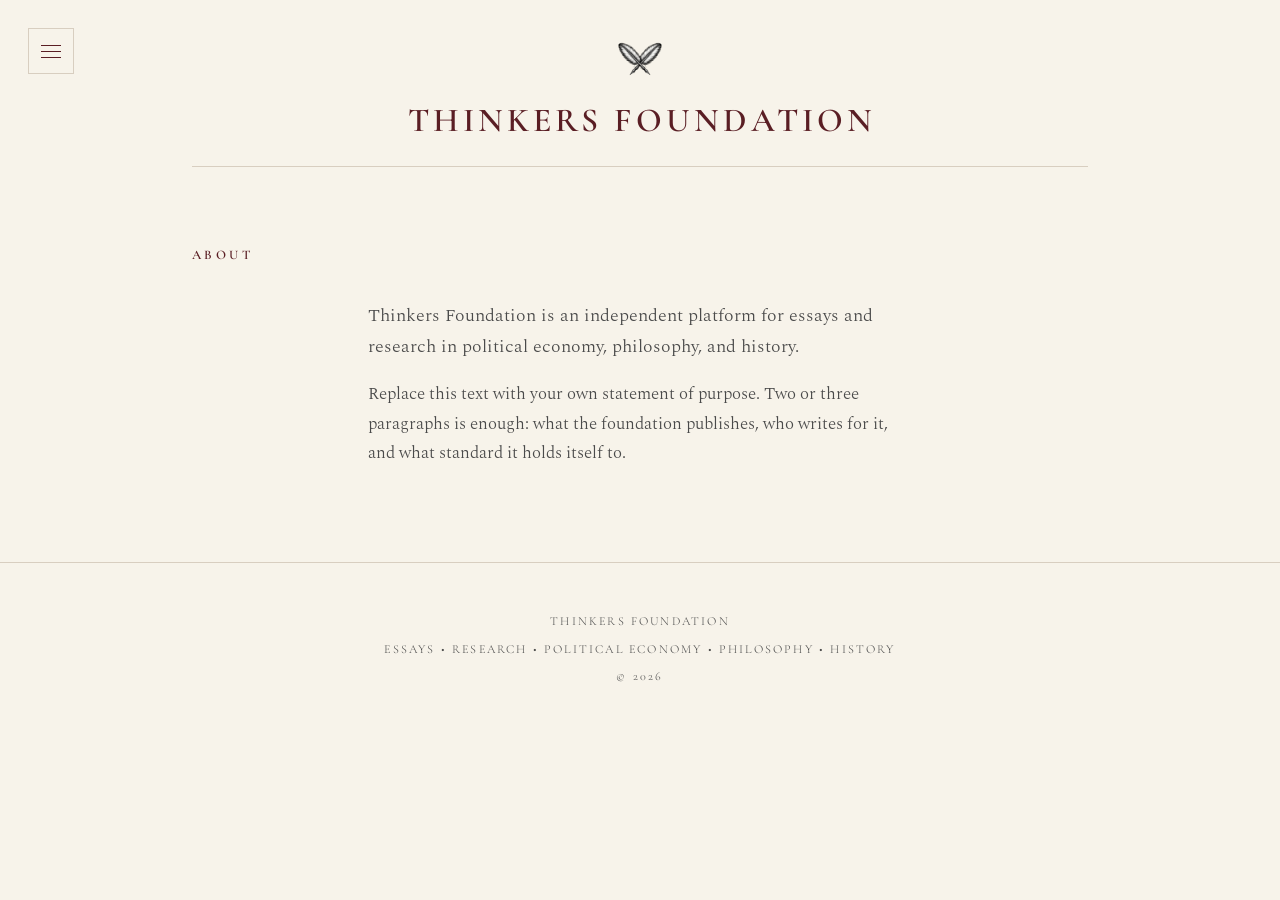
==== about.html @ 0c8e2599 "Add site: homepage, guide, and index drawer" ====
<!DOCTYPE html>
<html lang="en">
<head>
<meta charset="utf-8">
<meta name="viewport" content="width=device-width, initial-scale=1">
<title>About — Thinkers Foundation</title>
<meta name="description" content="About the Thinkers Foundation.">
<link rel="icon" href="logo_thf.png">
<link rel="preconnect" href="https://fonts.googleapis.com">
<link rel="preconnect" href="https://fonts.gstatic.com" crossorigin>
<link href="https://fonts.googleapis.com/css2?family=Cormorant+Garamond:ital,wght@0,400;0,500;0,600;0,700;1,400;1,600&family=Spectral:ital,wght@0,300;0,400;0,600;1,300;1,400&display=swap" rel="stylesheet">
<link rel="stylesheet" href="assets/css/style.css">
</head>
<body>
<a class="skip-link" href="#main">Skip to content</a>
<button class="nav-toggle" id="navToggle" aria-label="Open the index" aria-expanded="false" aria-controls="drawer"><span></span><span></span><span></span></button>
<div class="drawer__scrim" id="scrim" hidden></div>
<nav class="drawer" id="drawer" aria-label="Index of eras and schools" data-open="false">
  <div class="drawer__head"><span class="drawer__label">Index</span><button class="drawer__close" id="drawerClose" aria-label="Close the index">&times;</button></div>
  <ul class="drawer__links">
    <li><a href="index.html">Home</a></li>
    <li><a href="guide.html">The Guide</a></li>
    <li><a href="guide.html#reading-paths">Reading Paths</a></li>
    <li><a href="about.html">About</a></li>
  </ul>
  <ul class="tree">
    <li class="tree__era">
      <button class="tree__toggle" aria-expanded="false" aria-controls="panel-era-ancient-political-thought">
        <span class="tree__numeral">I</span>
        <span class="tree__name">Ancient Political Thought</span>
        <span class="tree__sign" aria-hidden="true">+</span>
      </button>
      <div class="tree__panel" id="panel-era-ancient-political-thought" data-open="false">
        <p class="tree__dates">c. 600 BCE – 500 CE</p>
        <div class="tree__school"><a href="guide.html#school-the-sophists">The Sophists</a>
          <ul class="tree__thinkers">
            <li><a href="guide.html#thinker-protagoras">Protagoras</a></li>
            <li><a href="guide.html#thinker-thrasymachus">Thrasymachus</a></li>
          </ul></div>
        <div class="tree__school"><a href="guide.html#school-the-classical-greeks-socratic-tradition">The Classical Greeks (Socratic tradition)</a>
          <ul class="tree__thinkers">
            <li><a href="guide.html#thinker-socrates">Socrates</a></li>
            <li><a href="guide.html#thinker-plato">Plato</a></li>
            <li><a href="guide.html#thinker-aristotle">Aristotle</a></li>
          </ul></div>
        <div class="tree__school"><a href="guide.html#school-cynicism">Cynicism</a>
          <ul class="tree__thinkers">
            <li><a href="guide.html#thinker-diogenes-of-sinope">Diogenes of Sinope</a></li>
          </ul></div>
        <div class="tree__school"><a href="guide.html#school-epicureanism">Epicureanism</a>
          <ul class="tree__thinkers">
            <li><a href="guide.html#thinker-epicurus">Epicurus</a></li>
            <li><a href="guide.html#thinker-lucretius">Lucretius</a></li>
          </ul></div>
        <div class="tree__school"><a href="guide.html#school-stoicism">Stoicism</a>
          <ul class="tree__thinkers">
            <li><a href="guide.html#thinker-zeno-of-citium">Zeno of Citium</a></li>
            <li><a href="guide.html#thinker-cicero">Cicero</a></li>
            <li><a href="guide.html#thinker-seneca">Seneca</a></li>
            <li><a href="guide.html#thinker-epictetus">Epictetus</a></li>
            <li><a href="guide.html#thinker-marcus-aurelius">Marcus Aurelius</a></li>
          </ul></div>
        <div class="tree__school"><a href="guide.html#school-roman-constitutionalism">Roman Constitutionalism</a>
          <ul class="tree__thinkers">
            <li><a href="guide.html#thinker-polybius">Polybius</a></li>
          </ul></div>
        <div class="tree__school"><a href="guide.html#school-ancient-indian-and-chinese-statecraft">Ancient Indian and Chinese Statecraft</a>
          <ul class="tree__thinkers">
            <li><a href="guide.html#thinker-confucius">Confucius</a></li>
            <li><a href="guide.html#thinker-mencius">Mencius</a></li>
            <li><a href="guide.html#thinker-han-feizi">Han Feizi</a></li>
            <li><a href="guide.html#thinker-kautilya-chanakya">Kautilya (Chanakya)</a></li>
          </ul></div>
      </div>
    </li>
    <li class="tree__era">
      <button class="tree__toggle" aria-expanded="false" aria-controls="panel-era-medieval-political-thought">
        <span class="tree__numeral">II</span>
        <span class="tree__name">Medieval Political Thought</span>
        <span class="tree__sign" aria-hidden="true">+</span>
      </button>
      <div class="tree__panel" id="panel-era-medieval-political-thought" data-open="false">
        <p class="tree__dates">c. 400 – 1400</p>
        <div class="tree__school"><a href="guide.html#school-christian-political-theology">Christian Political Theology</a>
          <ul class="tree__thinkers">
            <li><a href="guide.html#thinker-augustine-of-hippo">Augustine of Hippo</a></li>
            <li><a href="guide.html#thinker-thomas-aquinas">Thomas Aquinas</a></li>
            <li><a href="guide.html#thinker-marsilius-of-padua">Marsilius of Padua</a></li>
            <li><a href="guide.html#thinker-william-of-ockham">William of Ockham</a></li>
          </ul></div>
        <div class="tree__school"><a href="guide.html#school-islamic-political-philosophy-falsafa">Islamic Political Philosophy (Falsafa)</a>
          <ul class="tree__thinkers">
            <li><a href="guide.html#thinker-al-farabi">Al-Farabi</a></li>
            <li><a href="guide.html#thinker-avicenna-ibn-sina">Avicenna (Ibn Sina)</a></li>
            <li><a href="guide.html#thinker-averroes-ibn-rushd">Averroes (Ibn Rushd)</a></li>
            <li><a href="guide.html#thinker-ibn-khaldun">Ibn Khaldun</a></li>
          </ul></div>
        <div class="tree__school"><a href="guide.html#school-jewish-philosophy">Jewish Philosophy</a>
          <ul class="tree__thinkers">
            <li><a href="guide.html#thinker-maimonides">Maimonides</a></li>
          </ul></div>
      </div>
    </li>
    <li class="tree__era">
      <button class="tree__toggle" aria-expanded="false" aria-controls="panel-era-renaissance-and-early-modern-thought">
        <span class="tree__numeral">III</span>
        <span class="tree__name">Renaissance and Early Modern Thought</span>
        <span class="tree__sign" aria-hidden="true">+</span>
      </button>
      <div class="tree__panel" id="panel-era-renaissance-and-early-modern-thought" data-open="false">
        <p class="tree__dates">c. 1450 – 1650</p>
        <div class="tree__school"><a href="guide.html#school-civic-humanism-and-political-realism">Civic Humanism and Political Realism</a>
          <ul class="tree__thinkers">
            <li><a href="guide.html#thinker-niccolo-machiavelli">Niccolò Machiavelli</a></li>
          </ul></div>
        <div class="tree__school"><a href="guide.html#school-utopianism">Utopianism</a>
          <ul class="tree__thinkers">
            <li><a href="guide.html#thinker-thomas-more">Thomas More</a></li>
          </ul></div>
        <div class="tree__school"><a href="guide.html#school-sovereignty-theory">Sovereignty Theory</a>
          <ul class="tree__thinkers">
            <li><a href="guide.html#thinker-jean-bodin">Jean Bodin</a></li>
          </ul></div>
        <div class="tree__school"><a href="guide.html#school-the-school-of-salamanca">The School of Salamanca</a>
          <ul class="tree__thinkers">
            <li><a href="guide.html#thinker-francisco-de-vitoria">Francisco de Vitoria</a></li>
            <li><a href="guide.html#thinker-francisco-suarez">Francisco Suárez</a></li>
          </ul></div>
        <div class="tree__school"><a href="guide.html#school-natural-law-and-the-law-of-nations">Natural Law and the Law of Nations</a>
          <ul class="tree__thinkers">
            <li><a href="guide.html#thinker-hugo-grotius">Hugo Grotius</a></li>
          </ul></div>
      </div>
    </li>
    <li class="tree__era">
      <button class="tree__toggle" aria-expanded="false" aria-controls="panel-era-the-age-of-reason-and-the-enlightenment">
        <span class="tree__numeral">IV</span>
        <span class="tree__name">The Age of Reason and the Enlightenment</span>
        <span class="tree__sign" aria-hidden="true">+</span>
      </button>
      <div class="tree__panel" id="panel-era-the-age-of-reason-and-the-enlightenment" data-open="false">
        <p class="tree__dates">c. 1650 – 1800</p>
        <div class="tree__school"><a href="guide.html#school-the-rationalists">The Rationalists</a>
          <ul class="tree__thinkers">
            <li><a href="guide.html#thinker-rene-descartes">René Descartes</a></li>
            <li><a href="guide.html#thinker-baruch-spinoza">Baruch Spinoza</a></li>
            <li><a href="guide.html#thinker-gottfried-wilhelm-leibniz">Gottfried Wilhelm Leibniz</a></li>
          </ul></div>
        <div class="tree__school"><a href="guide.html#school-the-empiricists">The Empiricists</a>
          <ul class="tree__thinkers">
            <li><a href="guide.html#thinker-john-locke-epistemology">John Locke (epistemology)</a></li>
            <li><a href="guide.html#thinker-george-berkeley">George Berkeley</a></li>
            <li><a href="guide.html#thinker-david-hume">David Hume</a></li>
          </ul></div>
        <div class="tree__school"><a href="guide.html#school-social-contract-theory">Social Contract Theory</a>
          <ul class="tree__thinkers">
            <li><a href="guide.html#thinker-thomas-hobbes">Thomas Hobbes</a></li>
            <li><a href="guide.html#thinker-john-locke-politics">John Locke (politics)</a></li>
            <li><a href="guide.html#thinker-jean-jacques-rousseau">Jean-Jacques Rousseau</a></li>
          </ul></div>
        <div class="tree__school"><a href="guide.html#school-the-french-enlightenment-les-philosophes">The French Enlightenment (les philosophes)</a>
          <ul class="tree__thinkers">
            <li><a href="guide.html#thinker-montesquieu">Montesquieu</a></li>
            <li><a href="guide.html#thinker-voltaire">Voltaire</a></li>
            <li><a href="guide.html#thinker-denis-diderot">Denis Diderot</a></li>
            <li><a href="guide.html#thinker-marquis-de-condorcet">Marquis de Condorcet</a></li>
          </ul></div>
        <div class="tree__school"><a href="guide.html#school-the-scottish-enlightenment">The Scottish Enlightenment</a>
          <ul class="tree__thinkers">
            <li><a href="guide.html#thinker-adam-smith">Adam Smith</a></li>
            <li><a href="guide.html#thinker-adam-ferguson">Adam Ferguson</a></li>
          </ul></div>
        <div class="tree__school"><a href="guide.html#school-the-american-founding">The American Founding</a>
          <ul class="tree__thinkers">
            <li><a href="guide.html#thinker-thomas-paine">Thomas Paine</a></li>
            <li><a href="guide.html#thinker-madison-hamilton-and-jay">Madison, Hamilton, and Jay</a></li>
          </ul></div>
        <div class="tree__school"><a href="guide.html#school-enlightenment-feminism">Enlightenment Feminism</a>
          <ul class="tree__thinkers">
            <li><a href="guide.html#thinker-mary-wollstonecraft">Mary Wollstonecraft</a></li>
          </ul></div>
        <div class="tree__school"><a href="guide.html#school-the-kantian-synthesis">The Kantian Synthesis</a>
          <ul class="tree__thinkers">
            <li><a href="guide.html#thinker-immanuel-kant">Immanuel Kant</a></li>
          </ul></div>
      </div>
    </li>
    <li class="tree__era">
      <button class="tree__toggle" aria-expanded="false" aria-controls="panel-era-the-nineteenth-century">
        <span class="tree__numeral">V</span>
        <span class="tree__name">The Nineteenth Century</span>
        <span class="tree__sign" aria-hidden="true">+</span>
      </button>
      <div class="tree__panel" id="panel-era-the-nineteenth-century" data-open="false">
        <p class="tree__dates">1800 – 1900</p>
        <div class="tree__school"><a href="guide.html#school-german-idealism">German Idealism</a>
          <ul class="tree__thinkers">
            <li><a href="guide.html#thinker-johann-gottlieb-fichte">Johann Gottlieb Fichte</a></li>
            <li><a href="guide.html#thinker-g-w-f-hegel">G. W. F. Hegel</a></li>
          </ul></div>
        <div class="tree__school"><a href="guide.html#school-conservatism">Conservatism</a>
          <ul class="tree__thinkers">
            <li><a href="guide.html#thinker-edmund-burke">Edmund Burke</a></li>
            <li><a href="guide.html#thinker-joseph-de-maistre">Joseph de Maistre</a></li>
          </ul></div>
        <div class="tree__school"><a href="guide.html#school-classical-liberalism">Classical Liberalism</a>
          <ul class="tree__thinkers">
            <li><a href="guide.html#thinker-benjamin-constant">Benjamin Constant</a></li>
            <li><a href="guide.html#thinker-alexis-de-tocqueville">Alexis de Tocqueville</a></li>
            <li><a href="guide.html#thinker-herbert-spencer">Herbert Spencer</a></li>
          </ul></div>
        <div class="tree__school"><a href="guide.html#school-utilitarianism">Utilitarianism</a>
          <ul class="tree__thinkers">
            <li><a href="guide.html#thinker-jeremy-bentham">Jeremy Bentham</a></li>
            <li><a href="guide.html#thinker-john-stuart-mill">John Stuart Mill</a></li>
            <li><a href="guide.html#thinker-henry-sidgwick">Henry Sidgwick</a></li>
          </ul></div>
        <div class="tree__school"><a href="guide.html#school-socialism-and-marxism">Socialism and Marxism</a>
          <ul class="tree__thinkers">
            <li><a href="guide.html#thinker-saint-simon-fourier-and-owen">Saint-Simon, Fourier, and Owen</a></li>
            <li><a href="guide.html#thinker-karl-marx">Karl Marx</a></li>
            <li><a href="guide.html#thinker-friedrich-engels">Friedrich Engels</a></li>
          </ul></div>
        <div class="tree__school"><a href="guide.html#school-anarchism">Anarchism</a>
          <ul class="tree__thinkers">
            <li><a href="guide.html#thinker-pierre-joseph-proudhon">Pierre-Joseph Proudhon</a></li>
            <li><a href="guide.html#thinker-mikhail-bakunin">Mikhail Bakunin</a></li>
            <li><a href="guide.html#thinker-peter-kropotkin">Peter Kropotkin</a></li>
            <li><a href="guide.html#thinker-max-stirner">Max Stirner</a></li>
          </ul></div>
        <div class="tree__school"><a href="guide.html#school-radical-individualism-and-the-revaluation-of-values">Radical Individualism and the Revaluation of Values</a>
          <ul class="tree__thinkers">
            <li><a href="guide.html#thinker-henry-david-thoreau">Henry David Thoreau</a></li>
            <li><a href="guide.html#thinker-friedrich-nietzsche">Friedrich Nietzsche</a></li>
          </ul></div>
      </div>
    </li>
    <li class="tree__era">
      <button class="tree__toggle" aria-expanded="false" aria-controls="panel-era-the-twentieth-century">
        <span class="tree__numeral">VI</span>
        <span class="tree__name">The Twentieth Century</span>
        <span class="tree__sign" aria-hidden="true">+</span>
      </button>
      <div class="tree__panel" id="panel-era-the-twentieth-century" data-open="false">
        <p class="tree__dates">1900 – 2000</p>
        <div class="tree__school"><a href="guide.html#school-political-sociology-and-democratic-realism">Political Sociology and Democratic Realism</a>
          <ul class="tree__thinkers">
            <li><a href="guide.html#thinker-max-weber">Max Weber</a></li>
            <li><a href="guide.html#thinker-robert-michels">Robert Michels</a></li>
            <li><a href="guide.html#thinker-joseph-schumpeter">Joseph Schumpeter</a></li>
          </ul></div>
        <div class="tree__school"><a href="guide.html#school-american-pragmatism">American Pragmatism</a>
          <ul class="tree__thinkers">
            <li><a href="guide.html#thinker-john-dewey">John Dewey</a></li>
          </ul></div>
        <div class="tree__school"><a href="guide.html#school-the-austrian-school-and-the-classical-liberal-revival">The Austrian School and the Classical-Liberal Revival</a>
          <ul class="tree__thinkers">
            <li><a href="guide.html#thinker-ludwig-von-mises">Ludwig von Mises</a></li>
            <li><a href="guide.html#thinker-friedrich-hayek">Friedrich Hayek</a></li>
            <li><a href="guide.html#thinker-karl-popper">Karl Popper</a></li>
            <li><a href="guide.html#thinker-milton-friedman">Milton Friedman</a></li>
            <li><a href="guide.html#thinker-james-m-buchanan">James M. Buchanan</a></li>
          </ul></div>
        <div class="tree__school"><a href="guide.html#school-libertarianism">Libertarianism</a>
          <ul class="tree__thinkers">
            <li><a href="guide.html#thinker-ayn-rand">Ayn Rand</a></li>
            <li><a href="guide.html#thinker-murray-rothbard">Murray Rothbard</a></li>
            <li><a href="guide.html#thinker-robert-nozick">Robert Nozick</a></li>
          </ul></div>
        <div class="tree__school"><a href="guide.html#school-egalitarian-liberalism-and-the-analytic-renaissance">Egalitarian Liberalism and the Analytic Renaissance</a>
          <ul class="tree__thinkers">
            <li><a href="guide.html#thinker-isaiah-berlin">Isaiah Berlin</a></li>
            <li><a href="guide.html#thinker-john-rawls">John Rawls</a></li>
            <li><a href="guide.html#thinker-ronald-dworkin">Ronald Dworkin</a></li>
          </ul></div>
        <div class="tree__school"><a href="guide.html#school-communitarianism">Communitarianism</a>
          <ul class="tree__thinkers">
            <li><a href="guide.html#thinker-alasdair-macintyre">Alasdair MacIntyre</a></li>
            <li><a href="guide.html#thinker-michael-walzer">Michael Walzer</a></li>
            <li><a href="guide.html#thinker-charles-taylor">Charles Taylor</a></li>
            <li><a href="guide.html#thinker-michael-sandel">Michael Sandel</a></li>
          </ul></div>
        <div class="tree__school"><a href="guide.html#school-western-marxism-and-the-frankfurt-school">Western Marxism and the Frankfurt School</a>
          <ul class="tree__thinkers">
            <li><a href="guide.html#thinker-antonio-gramsci">Antonio Gramsci</a></li>
            <li><a href="guide.html#thinker-gyorgy-lukacs">György Lukács</a></li>
            <li><a href="guide.html#thinker-max-horkheimer-and-theodor-w-adorno">Max Horkheimer and Theodor W. Adorno</a></li>
            <li><a href="guide.html#thinker-herbert-marcuse">Herbert Marcuse</a></li>
            <li><a href="guide.html#thinker-jurgen-habermas">Jürgen Habermas</a></li>
          </ul></div>
        <div class="tree__school"><a href="guide.html#school-totalitarianism-and-its-interpreters">Totalitarianism and Its Interpreters</a>
          <ul class="tree__thinkers">
            <li><a href="guide.html#thinker-carl-schmitt">Carl Schmitt</a></li>
            <li><a href="guide.html#thinker-hannah-arendt">Hannah Arendt</a></li>
            <li><a href="guide.html#thinker-leo-strauss">Leo Strauss</a></li>
            <li><a href="guide.html#thinker-michael-oakeshott">Michael Oakeshott</a></li>
          </ul></div>
        <div class="tree__school"><a href="guide.html#school-post-structuralism-and-postmodernism">Post-structuralism and Postmodernism</a>
          <ul class="tree__thinkers">
            <li><a href="guide.html#thinker-michel-foucault">Michel Foucault</a></li>
            <li><a href="guide.html#thinker-jacques-derrida">Jacques Derrida</a></li>
            <li><a href="guide.html#thinker-jean-francois-lyotard">Jean-François Lyotard</a></li>
          </ul></div>
        <div class="tree__school"><a href="guide.html#school-feminist-political-thought">Feminist Political Thought</a>
          <ul class="tree__thinkers">
            <li><a href="guide.html#thinker-simone-de-beauvoir">Simone de Beauvoir</a></li>
            <li><a href="guide.html#thinker-susan-moller-okin">Susan Moller Okin</a></li>
            <li><a href="guide.html#thinker-catharine-mackinnon">Catharine MacKinnon</a></li>
            <li><a href="guide.html#thinker-judith-butler">Judith Butler</a></li>
          </ul></div>
        <div class="tree__school"><a href="guide.html#school-anti-colonial-and-postcolonial-thought">Anti-colonial and Postcolonial Thought</a>
          <ul class="tree__thinkers">
            <li><a href="guide.html#thinker-m-k-gandhi">M. K. Gandhi</a></li>
            <li><a href="guide.html#thinker-b-r-ambedkar">B. R. Ambedkar</a></li>
            <li><a href="guide.html#thinker-frantz-fanon">Frantz Fanon</a></li>
            <li><a href="guide.html#thinker-edward-said">Edward Said</a></li>
          </ul></div>
      </div>
    </li>
    <li class="tree__era">
      <button class="tree__toggle" aria-expanded="false" aria-controls="panel-era-contemporary-political-philosophy">
        <span class="tree__numeral">VII</span>
        <span class="tree__name">Contemporary Political Philosophy</span>
        <span class="tree__sign" aria-hidden="true">+</span>
      </button>
      <div class="tree__panel" id="panel-era-contemporary-political-philosophy" data-open="false">
        <p class="tree__dates">c. 1980 – Present</p>
        <div class="tree__school"><a href="guide.html#school-the-capability-approach">The Capability Approach</a>
          <ul class="tree__thinkers">
            <li><a href="guide.html#thinker-amartya-sen">Amartya Sen</a></li>
            <li><a href="guide.html#thinker-martha-nussbaum">Martha Nussbaum</a></li>
          </ul></div>
        <div class="tree__school"><a href="guide.html#school-analytical-marxism-and-left-egalitarianism">Analytical Marxism and Left Egalitarianism</a>
          <ul class="tree__thinkers">
            <li><a href="guide.html#thinker-g-a-cohen">G. A. Cohen</a></li>
          </ul></div>
        <div class="tree__school"><a href="guide.html#school-neo-republicanism">Neo-Republicanism</a>
          <ul class="tree__thinkers">
            <li><a href="guide.html#thinker-quentin-skinner">Quentin Skinner</a></li>
            <li><a href="guide.html#thinker-philip-pettit">Philip Pettit</a></li>
          </ul></div>
        <div class="tree__school"><a href="guide.html#school-public-reason-contractualism-and-perfectionism">Public Reason, Contractualism, and Perfectionism</a>
          <ul class="tree__thinkers">
            <li><a href="guide.html#thinker-t-m-scanlon">T. M. Scanlon</a></li>
            <li><a href="guide.html#thinker-joseph-raz">Joseph Raz</a></li>
            <li><a href="guide.html#thinker-jeremy-waldron">Jeremy Waldron</a></li>
          </ul></div>
        <div class="tree__school"><a href="guide.html#school-global-justice">Global Justice</a>
          <ul class="tree__thinkers">
            <li><a href="guide.html#thinker-peter-singer">Peter Singer</a></li>
            <li><a href="guide.html#thinker-thomas-pogge">Thomas Pogge</a></li>
          </ul></div>
        <div class="tree__school"><a href="guide.html#school-multiculturalism-recognition-and-difference">Multiculturalism, Recognition, and Difference</a>
          <ul class="tree__thinkers">
            <li><a href="guide.html#thinker-will-kymlicka">Will Kymlicka</a></li>
            <li><a href="guide.html#thinker-axel-honneth">Axel Honneth</a></li>
            <li><a href="guide.html#thinker-nancy-fraser">Nancy Fraser</a></li>
            <li><a href="guide.html#thinker-iris-marion-young">Iris Marion Young</a></li>
            <li><a href="guide.html#thinker-charles-w-mills">Charles W. Mills</a></li>
          </ul></div>
        <div class="tree__school"><a href="guide.html#school-agonistic-and-radical-democracy">Agonistic and Radical Democracy</a>
          <ul class="tree__thinkers">
            <li><a href="guide.html#thinker-ernesto-laclau-and-chantal-mouffe">Ernesto Laclau and Chantal Mouffe</a></li>
          </ul></div>
        <div class="tree__school"><a href="guide.html#school-institutions-and-the-commons">Institutions and the Commons</a>
          <ul class="tree__thinkers">
            <li><a href="guide.html#thinker-elinor-ostrom">Elinor Ostrom</a></li>
          </ul></div>
        <div class="tree__school"><a href="guide.html#school-historys-direction-revisited">History’s Direction, Revisited</a>
          <ul class="tree__thinkers">
            <li><a href="guide.html#thinker-francis-fukuyama">Francis Fukuyama</a></li>
            <li><a href="guide.html#thinker-samuel-huntington">Samuel Huntington</a></li>
          </ul></div>
        <div class="tree__school"><a href="guide.html#school-radical-continental-thought">Radical Continental Thought</a>
          <ul class="tree__thinkers">
            <li><a href="guide.html#thinker-giorgio-agamben">Giorgio Agamben</a></li>
            <li><a href="guide.html#thinker-slavoj-zizek">Slavoj Žižek</a></li>
            <li><a href="guide.html#thinker-alain-badiou">Alain Badiou</a></li>
          </ul></div>
      </div>
    </li>
  </ul>
</nav>
<main id="main">
  <header class="masthead masthead--compact">
    <div class="page">
      <a href="index.html"><img class="masthead__logo" src="logo_thf.png" alt="Thinkers Foundation"></a>
      <p class="masthead__title">Thinkers Foundation</p>
    </div>
  </header>
  <div class="page">
    <section class="section" aria-labelledby="abt">
      <h1 class="section__title" id="abt">About</h1>
      <div class="guide-intro">
        <p class="feature__standfirst">Thinkers Foundation is an independent platform for essays and research in political economy, philosophy, and history.</p>
        <p>Replace this text with your own statement of purpose. Two or three paragraphs is enough: what the foundation publishes, who writes for it, and what standard it holds itself to.</p>
      </div>
    </section>
  </div>
</main>
<footer class="site-footer">
  <div class="page">
    <p>Thinkers Foundation</p>
    <p>Essays &bull; Research &bull; Political Economy &bull; Philosophy &bull; History</p>
    <p>&copy; 2026</p>
  </div>
</footer>
<script src="assets/js/site.js"></script>
</body>
</html>
---- assets/css/style.css ----
/* ===========================================================
   Thinkers Foundation
   Archival journal identity. Two colours, one rule weight.
   =========================================================== */

:root {
  --paper:        #F7F3EA;
  --paper-alt:    #FBF8F2;
  --cherry:       #5A1E24;
  --cherry-alt:   #651F2F;
  --ink:          #4A4A4A;
  --rule:         #D8CEC0;

  --display: "Cormorant Garamond", "EB Garamond", Garamond, "Times New Roman", serif;
  --body:    "Spectral", "Libre Baskerville", Georgia, serif;

  --measure: 34rem;      /* reading column */
  --page:    62rem;      /* page frame */
  --gap:     clamp(2.5rem, 6vw, 5rem);
}

*, *::before, *::after { box-sizing: border-box; }

html { -webkit-text-size-adjust: 100%; }

body {
  margin: 0;
  background: var(--paper);
  color: var(--ink);
  font-family: var(--body);
  font-size: 1.0625rem;
  line-height: 1.72;
  font-weight: 300;
  text-rendering: optimizeLegibility;
}

a { color: var(--cherry); text-decoration: none; }
a:hover { text-decoration: underline; text-underline-offset: 0.22em; text-decoration-thickness: 0.5px; }

:focus-visible {
  outline: 1px solid var(--cherry);
  outline-offset: 3px;
}

hr, .rule {
  border: 0;
  border-top: 1px solid var(--rule);
  margin: var(--gap) 0;
}

.page {
  max-width: var(--page);
  margin: 0 auto;
  padding: 0 clamp(1.25rem, 5vw, 3rem);
}

.skip-link {
  position: absolute;
  left: -9999px;
  top: 0;
  background: var(--paper-alt);
  color: var(--cherry);
  padding: 0.6rem 1rem;
  border: 1px solid var(--rule);
  z-index: 100;
}
.skip-link:focus { left: 1rem; top: 1rem; }

/* ---------- Small-caps utility line ---------- */
.eyebrow {
  font-family: var(--display);
  font-size: 0.78rem;
  letter-spacing: 0.24em;
  text-transform: uppercase;
  color: var(--cherry);
  font-weight: 600;
  margin: 0 0 1.4rem;
}

/* ---------- Masthead ---------- */
.masthead {
  text-align: center;
  padding: clamp(3rem, 9vw, 6.5rem) 0 clamp(2rem, 5vw, 3.5rem);
}

.masthead__logo {
  width: clamp(78px, 12vw, 118px);
  height: auto;
  margin: 0 auto clamp(1.6rem, 4vw, 2.6rem);
  display: block;
}

.masthead__title {
  font-family: var(--display);
  font-size: clamp(2.35rem, 6vw, 4.5rem);
  font-weight: 600;
  letter-spacing: 0.12em;
  text-transform: uppercase;
  color: var(--cherry);
  line-height: 1.1;
  margin: 0;
  /* optical correction for the trailing letterspace */
  text-indent: 0.12em;
}

.masthead__subtitle {
  font-family: var(--display);
  font-size: clamp(0.72rem, 1.6vw, 0.9rem);
  letter-spacing: 0.2em;
  text-transform: uppercase;
  color: var(--ink);
  font-weight: 500;
  margin: 1.6rem auto 0;
  max-width: 42rem;
  line-height: 2;
}

.masthead--compact { padding: 2.2rem 0 1.6rem; }
.masthead--compact .masthead__title { font-size: clamp(1.5rem, 3.4vw, 2.1rem); }
.masthead--compact .masthead__logo { width: 52px; margin-bottom: 1rem; }

/* ---------- Sections ---------- */
.section { padding: var(--gap) 0; border-top: 1px solid var(--rule); }
.section:first-of-type { border-top: 1px solid var(--rule); }

.section__title {
  font-family: var(--display);
  font-size: 0.82rem;
  letter-spacing: 0.26em;
  text-transform: uppercase;
  color: var(--cherry);
  font-weight: 600;
  margin: 0 0 2.2rem;
}

/* ---------- Featured essay ---------- */
.feature__kicker {
  font-family: var(--display);
  font-size: 0.76rem;
  letter-spacing: 0.2em;
  text-transform: uppercase;
  color: var(--ink);
  margin: 0 0 0.9rem;
}

.feature__headline {
  font-family: var(--display);
  font-size: clamp(1.9rem, 4.6vw, 3rem);
  font-weight: 600;
  line-height: 1.15;
  color: var(--cherry);
  margin: 0 0 1.1rem;
  max-width: 24ch;
}

.feature__standfirst {
  font-size: 1.13rem;
  line-height: 1.7;
  max-width: var(--measure);
  margin: 0 0 1.4rem;
}

.byline {
  font-family: var(--display);
  font-size: 0.8rem;
  letter-spacing: 0.16em;
  text-transform: uppercase;
  color: var(--ink);
}

/* ---------- Article listings ---------- */
.listing { list-style: none; margin: 0; padding: 0; }

.listing > li { border-top: 1px solid var(--rule); }
.listing > li:first-child { border-top: 0; }

.entry {
  display: grid;
  grid-template-columns: 8.5rem 1fr;
  gap: 0 2rem;
  padding: 1.7rem 0;
  align-items: baseline;
}

.entry__meta {
  font-family: var(--display);
  font-size: 0.74rem;
  letter-spacing: 0.18em;
  text-transform: uppercase;
  color: var(--ink);
  padding-top: 0.35rem;
}

.entry__title {
  font-family: var(--display);
  font-size: 1.5rem;
  font-weight: 600;
  line-height: 1.25;
  color: var(--cherry);
  margin: 0 0 0.4rem;
}

.entry__blurb { margin: 0; max-width: var(--measure); font-size: 1rem; }

/* ---------- Fields of study ---------- */
.fields {
  list-style: none;
  margin: 0;
  padding: 0;
  columns: 2;
  column-gap: 3rem;
  max-width: 40rem;
}
.fields li {
  break-inside: avoid;
  font-family: var(--display);
  font-size: 1.22rem;
  color: var(--cherry);
  padding: 0.5rem 0;
  border-bottom: 1px solid var(--rule);
}

/* ---------- Epigraph ---------- */
.epigraph { text-align: center; padding: var(--gap) 0; border-top: 1px solid var(--rule); }
.epigraph blockquote {
  font-family: var(--display);
  font-size: clamp(1.3rem, 3vw, 1.85rem);
  line-height: 1.5;
  color: var(--cherry);
  font-style: italic;
  max-width: 32rem;
  margin: 0 auto 1.2rem;
}
.epigraph cite {
  font-family: var(--display);
  font-style: normal;
  font-size: 0.76rem;
  letter-spacing: 0.2em;
  text-transform: uppercase;
  color: var(--ink);
}

/* ---------- Footer ---------- */
.site-footer {
  border-top: 1px solid var(--rule);
  padding: 2.6rem 0 3.4rem;
  text-align: center;
  font-family: var(--display);
  font-size: 0.76rem;
  letter-spacing: 0.18em;
  text-transform: uppercase;
  color: var(--ink);
}
.site-footer p { margin: 0.4rem 0; }

/* ===========================================================
   Drawer navigation
   =========================================================== */

.nav-toggle {
  position: fixed;
  top: clamp(1rem, 2.5vw, 1.75rem);
  left: clamp(1rem, 2.5vw, 1.75rem);
  z-index: 60;
  width: 2.9rem;
  height: 2.9rem;
  display: grid;
  place-content: center;
  gap: 5px;
  background: var(--paper);
  border: 1px solid var(--rule);
  cursor: pointer;
  padding: 0;
}
.nav-toggle span {
  display: block;
  width: 20px;
  height: 1px;
  background: var(--cherry);
}
.nav-toggle:hover { background: var(--paper-alt); }

.drawer {
  position: fixed;
  inset: 0 auto 0 0;
  width: min(24rem, 88vw);
  background: var(--paper-alt);
  border-right: 1px solid var(--rule);
  transform: translateX(-101%);
  transition: transform 320ms ease;
  z-index: 70;
  overflow-y: auto;
  padding: 1.6rem 1.9rem 4rem;
}
.drawer[data-open="true"] { transform: translateX(0); }

.drawer__scrim {
  position: fixed;
  inset: 0;
  background: rgba(74, 74, 74, 0.28);
  opacity: 0;
  pointer-events: none;
  transition: opacity 320ms ease;
  z-index: 65;
}
.drawer__scrim[data-open="true"] { opacity: 1; pointer-events: auto; }

.drawer__head {
  display: flex;
  align-items: baseline;
  justify-content: space-between;
  border-bottom: 1px solid var(--rule);
  padding-bottom: 1rem;
  margin-bottom: 1.4rem;
}
.drawer__label {
  font-family: var(--display);
  font-size: 0.74rem;
  letter-spacing: 0.24em;
  text-transform: uppercase;
  color: var(--cherry);
  font-weight: 600;
}
.drawer__close {
  background: none;
  border: 0;
  font-family: var(--display);
  font-size: 1.3rem;
  line-height: 1;
  color: var(--cherry);
  cursor: pointer;
  padding: 0.2rem 0.4rem;
}

.drawer__links {
  list-style: none;
  margin: 0 0 1.6rem;
  padding: 0 0 1.4rem;
  border-bottom: 1px solid var(--rule);
}
.drawer__links a {
  font-family: var(--display);
  font-size: 0.82rem;
  letter-spacing: 0.2em;
  text-transform: uppercase;
  display: block;
  padding: 0.34rem 0;
}

/* --- Index tree --- */
.tree { list-style: none; margin: 0; padding: 0; }

.tree__era { border-bottom: 1px solid var(--rule); }

.tree__toggle {
  width: 100%;
  display: grid;
  grid-template-columns: 2.1rem 1fr auto;
  align-items: baseline;
  gap: 0.4rem;
  background: none;
  border: 0;
  padding: 0.85rem 0;
  cursor: pointer;
  text-align: left;
  font-family: var(--display);
  color: var(--cherry);
}
.tree__numeral {
  font-size: 0.72rem;
  letter-spacing: 0.1em;
  color: var(--ink);
}
.tree__name { font-size: 1.02rem; font-weight: 600; line-height: 1.3; }
.tree__sign { font-size: 0.95rem; color: var(--ink); }
.tree__toggle[aria-expanded="true"] .tree__sign { color: var(--cherry); }

.tree__panel { display: none; padding: 0 0 1rem 2.1rem; }
.tree__panel[data-open="true"] { display: block; }

.tree__dates {
  font-family: var(--display);
  font-size: 0.72rem;
  letter-spacing: 0.16em;
  text-transform: uppercase;
  color: var(--ink);
  margin: 0 0 0.9rem;
}

.tree__school { margin-bottom: 1rem; }
.tree__school > a {
  font-family: var(--display);
  font-size: 0.88rem;
  font-weight: 600;
  display: block;
  margin-bottom: 0.25rem;
}
.tree__thinkers { list-style: none; margin: 0; padding: 0 0 0 0.1rem; }
.tree__thinkers a {
  display: block;
  font-size: 0.86rem;
  line-height: 1.5;
  padding: 0.13rem 0;
  color: var(--ink);
}
.tree__thinkers a:hover { color: var(--cherry); }

/* ===========================================================
   Guide pages
   =========================================================== */

.guide-intro { max-width: var(--measure); margin: 0 auto; text-align: left; }
.guide-intro p { margin: 0 0 1.1rem; }

.era { border-top: 1px solid var(--rule); padding: var(--gap) 0 0; }

.era__head { margin-bottom: 2.6rem; }
.era__numeral {
  font-family: var(--display);
  font-size: 0.76rem;
  letter-spacing: 0.26em;
  text-transform: uppercase;
  color: var(--ink);
  margin: 0 0 0.7rem;
}
.era__title {
  font-family: var(--display);
  font-size: clamp(1.9rem, 4.4vw, 2.9rem);
  font-weight: 600;
  color: var(--cherry);
  line-height: 1.12;
  margin: 0 0 0.5rem;
}
.era__dates {
  font-family: var(--display);
  font-size: 0.8rem;
  letter-spacing: 0.2em;
  text-transform: uppercase;
  color: var(--ink);
  margin: 0 0 1.6rem;
}
.era__blurb {
  max-width: var(--measure);
  font-size: 1.04rem;
  border-left: 1px solid var(--rule);
  padding-left: 1.4rem;
  margin: 0;
}

.school { padding: 0 0 2.4rem; }
.school__name {
  font-family: var(--display);
  font-size: 1.42rem;
  font-weight: 600;
  color: var(--cherry);
  margin: 0 0 0.35rem;
  padding-top: 1.8rem;
  border-top: 1px solid var(--rule);
}
.school__tagline {
  font-style: italic;
  max-width: var(--measure);
  margin: 0 0 1.8rem;
  font-size: 0.99rem;
}

.thinker { display: grid; grid-template-columns: 1fr; margin: 0 0 1.9rem; }
.thinker__name {
  font-family: var(--display);
  font-size: 1.16rem;
  font-weight: 600;
  color: var(--cherry);
  margin: 0;
  display: inline;
}
.thinker__dates { font-family: var(--display); font-size: 0.94rem; color: var(--ink); }
.thinker__works { display: block; font-style: italic; font-size: 0.94rem; margin: 0.15rem 0 0.5rem; }
.thinker__summary { margin: 0; max-width: var(--measure); }

.to-top {
  font-family: var(--display);
  font-size: 0.72rem;
  letter-spacing: 0.2em;
  text-transform: uppercase;
  display: inline-block;
  margin: 0 0 var(--gap);
}

/* ---------- Reading paths ---------- */
.paths { list-style: none; margin: 0; padding: 0; }
.paths > li { border-top: 1px solid var(--rule); padding: 1.6rem 0; }
.paths h3 {
  font-family: var(--display);
  font-size: 1.2rem;
  font-weight: 600;
  color: var(--cherry);
  margin: 0 0 0.5rem;
}
.paths p { margin: 0; max-width: var(--measure); }

/* ---------- Responsive ---------- */
@media (max-width: 46rem) {
  .entry { grid-template-columns: 1fr; gap: 0.4rem; }
  .entry__meta { padding-top: 0; }
  .fields { columns: 1; }
  .masthead { padding-top: 5.5rem; }
}

@media (prefers-reduced-motion: reduce) {
  * { transition-duration: 0.01ms !important; animation-duration: 0.01ms !important; }
}

@media print {
  .nav-toggle, .drawer, .drawer__scrim { display: none !important; }
  body { background: #fff; }
}
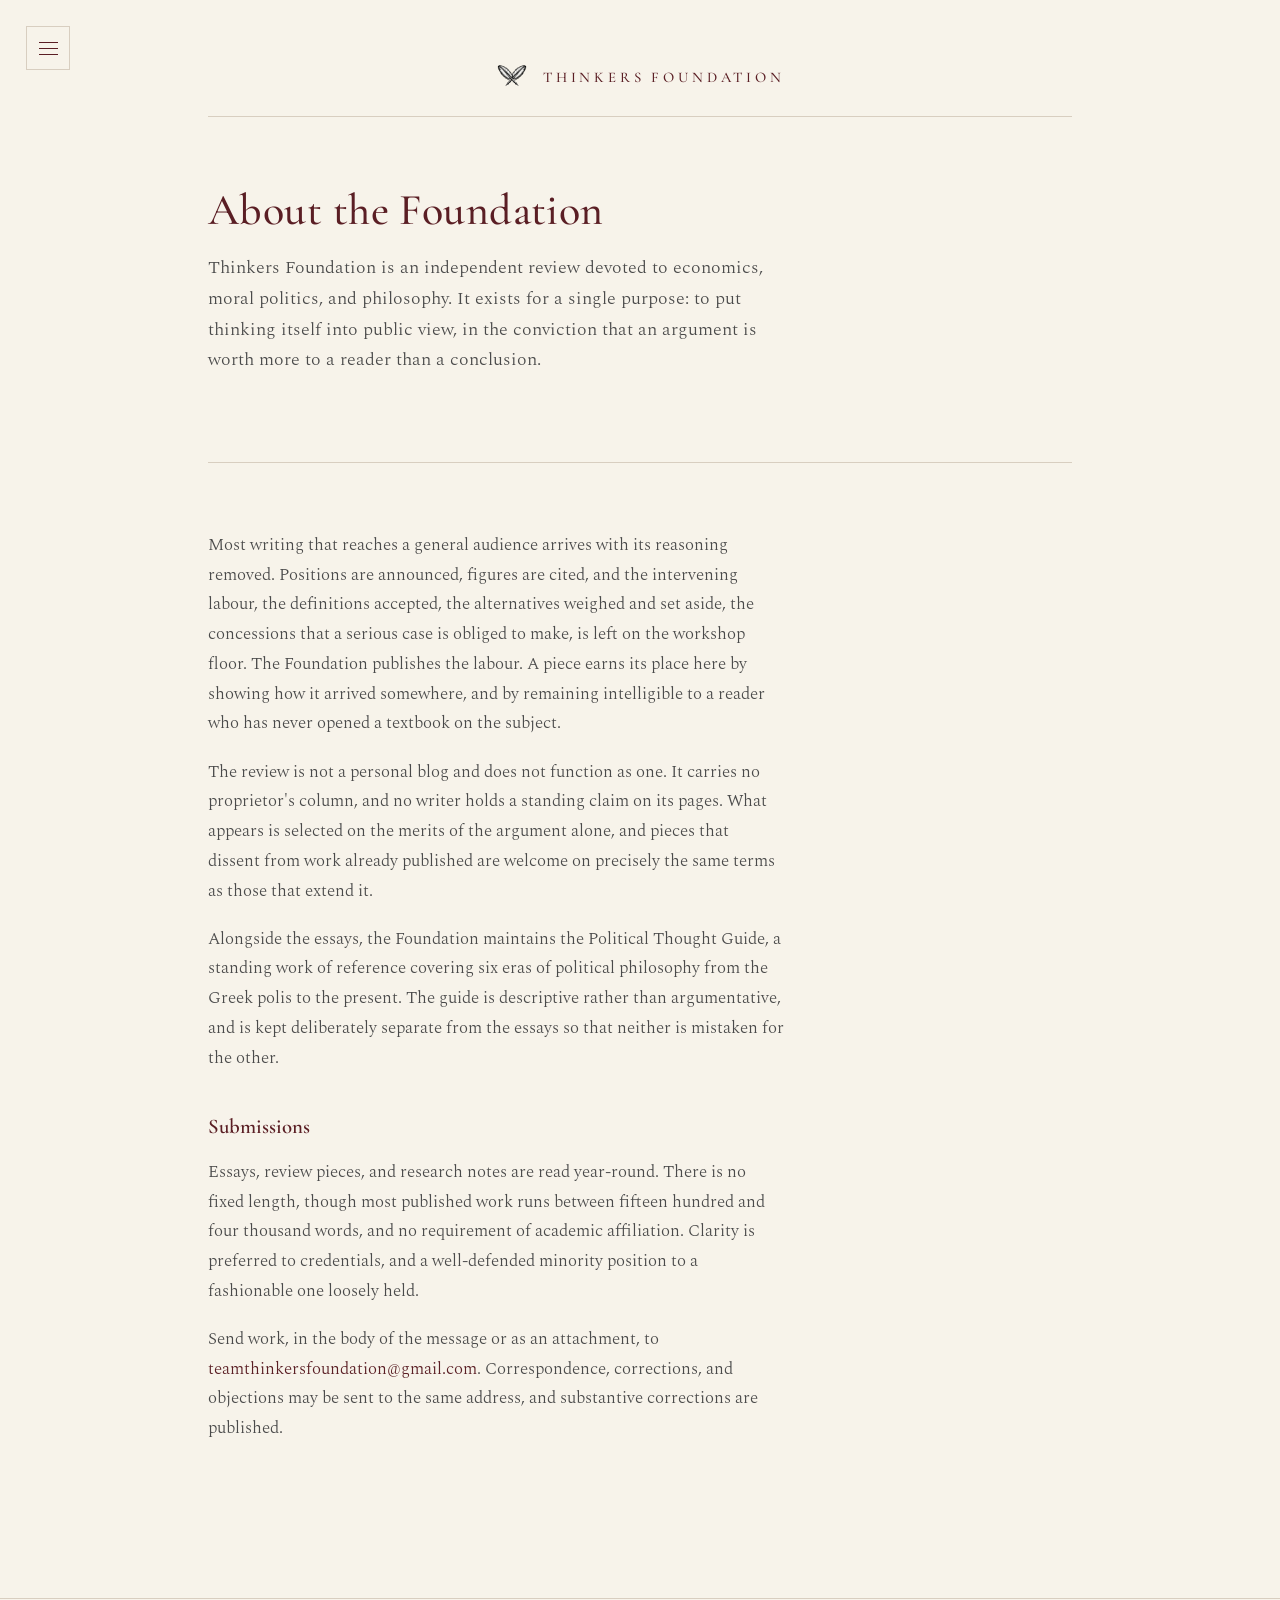
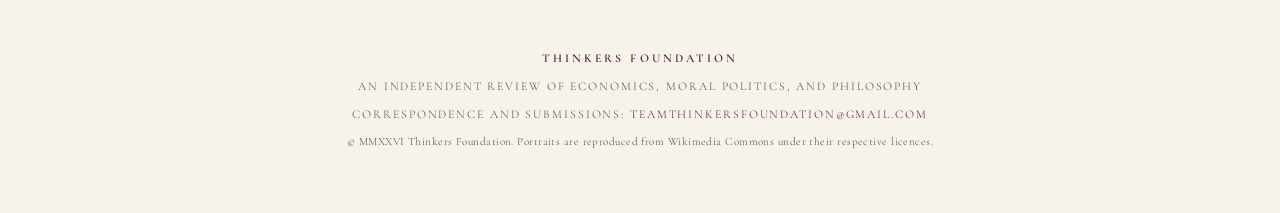
==== commit 144d1625: "Rebuild site with essays, guide, and about pages" ====
--- a/about.html
+++ b/about.html
@@ -4,25 +4,33 @@
 <meta charset="utf-8">
 <meta name="viewport" content="width=device-width, initial-scale=1">
 <title>About — Thinkers Foundation</title>
-<meta name="description" content="About the Thinkers Foundation.">
+<meta name="description" content="The purpose of the Thinkers Foundation and how to submit work.">
 <link rel="icon" href="logo_thf.png">
 <link rel="preconnect" href="https://fonts.googleapis.com">
 <link rel="preconnect" href="https://fonts.gstatic.com" crossorigin>
-<link href="https://fonts.googleapis.com/css2?family=Cormorant+Garamond:ital,wght@0,400;0,500;0,600;0,700;1,400;1,600&family=Spectral:ital,wght@0,300;0,400;0,600;1,300;1,400&display=swap" rel="stylesheet">
+<link href="https://fonts.googleapis.com/css2?family=Cormorant+Garamond:ital,wght@0,400;0,500;0,600;1,400;1,500&family=Spectral:ital,wght@0,300;0,400;0,500;1,300;1,400&display=swap" rel="stylesheet">
 <link rel="stylesheet" href="assets/css/style.css">
 </head>
 <body>
 <a class="skip-link" href="#main">Skip to content</a>
 <button class="nav-toggle" id="navToggle" aria-label="Open the index" aria-expanded="false" aria-controls="drawer"><span></span><span></span><span></span></button>
 <div class="drawer__scrim" id="scrim" hidden></div>
-<nav class="drawer" id="drawer" aria-label="Index of eras and schools" data-open="false">
+<nav class="drawer" id="drawer" aria-label="Site index" data-open="false">
   <div class="drawer__head"><span class="drawer__label">Index</span><button class="drawer__close" id="drawerClose" aria-label="Close the index">&times;</button></div>
   <ul class="drawer__links">
     <li><a href="index.html">Home</a></li>
-    <li><a href="guide.html">The Guide</a></li>
-    <li><a href="guide.html#reading-paths">Reading Paths</a></li>
+    <li><a href="essays.html">Essays</a></li>
+    <li><a href="political-thought-guide.html">Political Thought Guide</a></li>
     <li><a href="about.html">About</a></li>
   </ul>
+  <p class="drawer__section">Essays by subject</p>
+  <ul class="drawer__links drawer__links--tight">
+    <li><a href="essays.html#economics">Economics</a></li>
+    <li><a href="essays.html#moral-politics">Moral Politics</a></li>
+    <li><a href="essays.html#philosophy">Philosophy</a></li>
+    <li><a href="essays.html#miscellaneous">Miscellaneous</a></li>
+  </ul>
+  <p class="drawer__section">Political thought guide</p>
   <ul class="tree">
     <li class="tree__era">
       <button class="tree__toggle" aria-expanded="false" aria-controls="panel-era-ancient-political-thought">
@@ -32,350 +40,322 @@
       </button>
       <div class="tree__panel" id="panel-era-ancient-political-thought" data-open="false">
         <p class="tree__dates">c. 600 BCE – 500 CE</p>
-        <div class="tree__school"><a href="guide.html#school-the-sophists">The Sophists</a>
-          <ul class="tree__thinkers">
-            <li><a href="guide.html#thinker-protagoras">Protagoras</a></li>
-            <li><a href="guide.html#thinker-thrasymachus">Thrasymachus</a></li>
-          </ul></div>
-        <div class="tree__school"><a href="guide.html#school-the-classical-greeks-socratic-tradition">The Classical Greeks (Socratic tradition)</a>
-          <ul class="tree__thinkers">
-            <li><a href="guide.html#thinker-socrates">Socrates</a></li>
-            <li><a href="guide.html#thinker-plato">Plato</a></li>
-            <li><a href="guide.html#thinker-aristotle">Aristotle</a></li>
-          </ul></div>
-        <div class="tree__school"><a href="guide.html#school-cynicism">Cynicism</a>
-          <ul class="tree__thinkers">
-            <li><a href="guide.html#thinker-diogenes-of-sinope">Diogenes of Sinope</a></li>
-          </ul></div>
-        <div class="tree__school"><a href="guide.html#school-epicureanism">Epicureanism</a>
-          <ul class="tree__thinkers">
-            <li><a href="guide.html#thinker-epicurus">Epicurus</a></li>
-            <li><a href="guide.html#thinker-lucretius">Lucretius</a></li>
-          </ul></div>
-        <div class="tree__school"><a href="guide.html#school-stoicism">Stoicism</a>
-          <ul class="tree__thinkers">
-            <li><a href="guide.html#thinker-zeno-of-citium">Zeno of Citium</a></li>
-            <li><a href="guide.html#thinker-cicero">Cicero</a></li>
-            <li><a href="guide.html#thinker-seneca">Seneca</a></li>
-            <li><a href="guide.html#thinker-epictetus">Epictetus</a></li>
-            <li><a href="guide.html#thinker-marcus-aurelius">Marcus Aurelius</a></li>
-          </ul></div>
-        <div class="tree__school"><a href="guide.html#school-roman-constitutionalism">Roman Constitutionalism</a>
-          <ul class="tree__thinkers">
-            <li><a href="guide.html#thinker-polybius">Polybius</a></li>
-          </ul></div>
-        <div class="tree__school"><a href="guide.html#school-ancient-indian-and-chinese-statecraft">Ancient Indian and Chinese Statecraft</a>
-          <ul class="tree__thinkers">
-            <li><a href="guide.html#thinker-confucius">Confucius</a></li>
-            <li><a href="guide.html#thinker-mencius">Mencius</a></li>
-            <li><a href="guide.html#thinker-han-feizi">Han Feizi</a></li>
-            <li><a href="guide.html#thinker-kautilya-chanakya">Kautilya (Chanakya)</a></li>
-          </ul></div>
-      </div>
-    </li>
-    <li class="tree__era">
-      <button class="tree__toggle" aria-expanded="false" aria-controls="panel-era-medieval-political-thought">
+        <div class="tree__school"><a href="political-thought-guide.html#school-the-sophists">The Sophists</a>
+          <ul class="tree__thinkers">
+            <li><a href="political-thought-guide.html#thinker-protagoras">Protagoras</a></li>
+            <li><a href="political-thought-guide.html#thinker-thrasymachus">Thrasymachus</a></li>
+          </ul></div>
+        <div class="tree__school"><a href="political-thought-guide.html#school-the-classical-greeks-socratic-tradition">The Classical Greeks (Socratic tradition)</a>
+          <ul class="tree__thinkers">
+            <li><a href="political-thought-guide.html#thinker-socrates">Socrates</a></li>
+            <li><a href="political-thought-guide.html#thinker-plato">Plato</a></li>
+            <li><a href="political-thought-guide.html#thinker-aristotle">Aristotle</a></li>
+          </ul></div>
+        <div class="tree__school"><a href="political-thought-guide.html#school-cynicism">Cynicism</a>
+          <ul class="tree__thinkers">
+            <li><a href="political-thought-guide.html#thinker-diogenes-of-sinope">Diogenes of Sinope</a></li>
+          </ul></div>
+        <div class="tree__school"><a href="political-thought-guide.html#school-epicureanism">Epicureanism</a>
+          <ul class="tree__thinkers">
+            <li><a href="political-thought-guide.html#thinker-epicurus">Epicurus</a></li>
+            <li><a href="political-thought-guide.html#thinker-lucretius">Lucretius</a></li>
+          </ul></div>
+        <div class="tree__school"><a href="political-thought-guide.html#school-stoicism">Stoicism</a>
+          <ul class="tree__thinkers">
+            <li><a href="political-thought-guide.html#thinker-zeno-of-citium">Zeno of Citium</a></li>
+            <li><a href="political-thought-guide.html#thinker-cicero">Cicero</a></li>
+            <li><a href="political-thought-guide.html#thinker-seneca">Seneca</a></li>
+            <li><a href="political-thought-guide.html#thinker-epictetus">Epictetus</a></li>
+            <li><a href="political-thought-guide.html#thinker-marcus-aurelius">Marcus Aurelius</a></li>
+          </ul></div>
+        <div class="tree__school"><a href="political-thought-guide.html#school-roman-constitutionalism">Roman Constitutionalism</a>
+          <ul class="tree__thinkers">
+            <li><a href="political-thought-guide.html#thinker-polybius">Polybius</a></li>
+          </ul></div>
+        <div class="tree__school"><a href="political-thought-guide.html#school-ancient-indian-and-chinese-statecraft">Ancient Indian and Chinese Statecraft</a>
+          <ul class="tree__thinkers">
+            <li><a href="political-thought-guide.html#thinker-confucius">Confucius</a></li>
+            <li><a href="political-thought-guide.html#thinker-mencius">Mencius</a></li>
+            <li><a href="political-thought-guide.html#thinker-han-feizi">Han Feizi</a></li>
+            <li><a href="political-thought-guide.html#thinker-kautilya-chanakya">Kautilya (Chanakya)</a></li>
+          </ul></div>
+      </div>
+    </li>
+    <li class="tree__era">
+      <button class="tree__toggle" aria-expanded="false" aria-controls="panel-era-renaissance-and-early-modern-thought">
         <span class="tree__numeral">II</span>
-        <span class="tree__name">Medieval Political Thought</span>
-        <span class="tree__sign" aria-hidden="true">+</span>
-      </button>
-      <div class="tree__panel" id="panel-era-medieval-political-thought" data-open="false">
-        <p class="tree__dates">c. 400 – 1400</p>
-        <div class="tree__school"><a href="guide.html#school-christian-political-theology">Christian Political Theology</a>
-          <ul class="tree__thinkers">
-            <li><a href="guide.html#thinker-augustine-of-hippo">Augustine of Hippo</a></li>
-            <li><a href="guide.html#thinker-thomas-aquinas">Thomas Aquinas</a></li>
-            <li><a href="guide.html#thinker-marsilius-of-padua">Marsilius of Padua</a></li>
-            <li><a href="guide.html#thinker-william-of-ockham">William of Ockham</a></li>
-          </ul></div>
-        <div class="tree__school"><a href="guide.html#school-islamic-political-philosophy-falsafa">Islamic Political Philosophy (Falsafa)</a>
-          <ul class="tree__thinkers">
-            <li><a href="guide.html#thinker-al-farabi">Al-Farabi</a></li>
-            <li><a href="guide.html#thinker-avicenna-ibn-sina">Avicenna (Ibn Sina)</a></li>
-            <li><a href="guide.html#thinker-averroes-ibn-rushd">Averroes (Ibn Rushd)</a></li>
-            <li><a href="guide.html#thinker-ibn-khaldun">Ibn Khaldun</a></li>
-          </ul></div>
-        <div class="tree__school"><a href="guide.html#school-jewish-philosophy">Jewish Philosophy</a>
-          <ul class="tree__thinkers">
-            <li><a href="guide.html#thinker-maimonides">Maimonides</a></li>
-          </ul></div>
-      </div>
-    </li>
-    <li class="tree__era">
-      <button class="tree__toggle" aria-expanded="false" aria-controls="panel-era-renaissance-and-early-modern-thought">
-        <span class="tree__numeral">III</span>
         <span class="tree__name">Renaissance and Early Modern Thought</span>
         <span class="tree__sign" aria-hidden="true">+</span>
       </button>
       <div class="tree__panel" id="panel-era-renaissance-and-early-modern-thought" data-open="false">
         <p class="tree__dates">c. 1450 – 1650</p>
-        <div class="tree__school"><a href="guide.html#school-civic-humanism-and-political-realism">Civic Humanism and Political Realism</a>
-          <ul class="tree__thinkers">
-            <li><a href="guide.html#thinker-niccolo-machiavelli">Niccolò Machiavelli</a></li>
-          </ul></div>
-        <div class="tree__school"><a href="guide.html#school-utopianism">Utopianism</a>
-          <ul class="tree__thinkers">
-            <li><a href="guide.html#thinker-thomas-more">Thomas More</a></li>
-          </ul></div>
-        <div class="tree__school"><a href="guide.html#school-sovereignty-theory">Sovereignty Theory</a>
-          <ul class="tree__thinkers">
-            <li><a href="guide.html#thinker-jean-bodin">Jean Bodin</a></li>
-          </ul></div>
-        <div class="tree__school"><a href="guide.html#school-the-school-of-salamanca">The School of Salamanca</a>
-          <ul class="tree__thinkers">
-            <li><a href="guide.html#thinker-francisco-de-vitoria">Francisco de Vitoria</a></li>
-            <li><a href="guide.html#thinker-francisco-suarez">Francisco Suárez</a></li>
-          </ul></div>
-        <div class="tree__school"><a href="guide.html#school-natural-law-and-the-law-of-nations">Natural Law and the Law of Nations</a>
-          <ul class="tree__thinkers">
-            <li><a href="guide.html#thinker-hugo-grotius">Hugo Grotius</a></li>
+        <div class="tree__school"><a href="political-thought-guide.html#school-civic-humanism-and-political-realism">Civic Humanism and Political Realism</a>
+          <ul class="tree__thinkers">
+            <li><a href="political-thought-guide.html#thinker-niccolo-machiavelli">Niccolò Machiavelli</a></li>
+          </ul></div>
+        <div class="tree__school"><a href="political-thought-guide.html#school-utopianism">Utopianism</a>
+          <ul class="tree__thinkers">
+            <li><a href="political-thought-guide.html#thinker-thomas-more">Thomas More</a></li>
+          </ul></div>
+        <div class="tree__school"><a href="political-thought-guide.html#school-sovereignty-theory">Sovereignty Theory</a>
+          <ul class="tree__thinkers">
+            <li><a href="political-thought-guide.html#thinker-jean-bodin">Jean Bodin</a></li>
+          </ul></div>
+        <div class="tree__school"><a href="political-thought-guide.html#school-the-school-of-salamanca">The School of Salamanca</a>
+          <ul class="tree__thinkers">
+            <li><a href="political-thought-guide.html#thinker-francisco-de-vitoria">Francisco de Vitoria</a></li>
+            <li><a href="political-thought-guide.html#thinker-francisco-suarez">Francisco Suárez</a></li>
+          </ul></div>
+        <div class="tree__school"><a href="political-thought-guide.html#school-natural-law-and-the-law-of-nations">Natural Law and the Law of Nations</a>
+          <ul class="tree__thinkers">
+            <li><a href="political-thought-guide.html#thinker-hugo-grotius">Hugo Grotius</a></li>
           </ul></div>
       </div>
     </li>
     <li class="tree__era">
       <button class="tree__toggle" aria-expanded="false" aria-controls="panel-era-the-age-of-reason-and-the-enlightenment">
-        <span class="tree__numeral">IV</span>
+        <span class="tree__numeral">III</span>
         <span class="tree__name">The Age of Reason and the Enlightenment</span>
         <span class="tree__sign" aria-hidden="true">+</span>
       </button>
       <div class="tree__panel" id="panel-era-the-age-of-reason-and-the-enlightenment" data-open="false">
         <p class="tree__dates">c. 1650 – 1800</p>
-        <div class="tree__school"><a href="guide.html#school-the-rationalists">The Rationalists</a>
-          <ul class="tree__thinkers">
-            <li><a href="guide.html#thinker-rene-descartes">René Descartes</a></li>
-            <li><a href="guide.html#thinker-baruch-spinoza">Baruch Spinoza</a></li>
-            <li><a href="guide.html#thinker-gottfried-wilhelm-leibniz">Gottfried Wilhelm Leibniz</a></li>
-          </ul></div>
-        <div class="tree__school"><a href="guide.html#school-the-empiricists">The Empiricists</a>
-          <ul class="tree__thinkers">
-            <li><a href="guide.html#thinker-john-locke-epistemology">John Locke (epistemology)</a></li>
-            <li><a href="guide.html#thinker-george-berkeley">George Berkeley</a></li>
-            <li><a href="guide.html#thinker-david-hume">David Hume</a></li>
-          </ul></div>
-        <div class="tree__school"><a href="guide.html#school-social-contract-theory">Social Contract Theory</a>
-          <ul class="tree__thinkers">
-            <li><a href="guide.html#thinker-thomas-hobbes">Thomas Hobbes</a></li>
-            <li><a href="guide.html#thinker-john-locke-politics">John Locke (politics)</a></li>
-            <li><a href="guide.html#thinker-jean-jacques-rousseau">Jean-Jacques Rousseau</a></li>
-          </ul></div>
-        <div class="tree__school"><a href="guide.html#school-the-french-enlightenment-les-philosophes">The French Enlightenment (les philosophes)</a>
-          <ul class="tree__thinkers">
-            <li><a href="guide.html#thinker-montesquieu">Montesquieu</a></li>
-            <li><a href="guide.html#thinker-voltaire">Voltaire</a></li>
-            <li><a href="guide.html#thinker-denis-diderot">Denis Diderot</a></li>
-            <li><a href="guide.html#thinker-marquis-de-condorcet">Marquis de Condorcet</a></li>
-          </ul></div>
-        <div class="tree__school"><a href="guide.html#school-the-scottish-enlightenment">The Scottish Enlightenment</a>
-          <ul class="tree__thinkers">
-            <li><a href="guide.html#thinker-adam-smith">Adam Smith</a></li>
-            <li><a href="guide.html#thinker-adam-ferguson">Adam Ferguson</a></li>
-          </ul></div>
-        <div class="tree__school"><a href="guide.html#school-the-american-founding">The American Founding</a>
-          <ul class="tree__thinkers">
-            <li><a href="guide.html#thinker-thomas-paine">Thomas Paine</a></li>
-            <li><a href="guide.html#thinker-madison-hamilton-and-jay">Madison, Hamilton, and Jay</a></li>
-          </ul></div>
-        <div class="tree__school"><a href="guide.html#school-enlightenment-feminism">Enlightenment Feminism</a>
-          <ul class="tree__thinkers">
-            <li><a href="guide.html#thinker-mary-wollstonecraft">Mary Wollstonecraft</a></li>
-          </ul></div>
-        <div class="tree__school"><a href="guide.html#school-the-kantian-synthesis">The Kantian Synthesis</a>
-          <ul class="tree__thinkers">
-            <li><a href="guide.html#thinker-immanuel-kant">Immanuel Kant</a></li>
+        <div class="tree__school"><a href="political-thought-guide.html#school-the-rationalists">The Rationalists</a>
+          <ul class="tree__thinkers">
+            <li><a href="political-thought-guide.html#thinker-rene-descartes">René Descartes</a></li>
+            <li><a href="political-thought-guide.html#thinker-baruch-spinoza">Baruch Spinoza</a></li>
+            <li><a href="political-thought-guide.html#thinker-gottfried-wilhelm-leibniz">Gottfried Wilhelm Leibniz</a></li>
+          </ul></div>
+        <div class="tree__school"><a href="political-thought-guide.html#school-the-empiricists">The Empiricists</a>
+          <ul class="tree__thinkers">
+            <li><a href="political-thought-guide.html#thinker-john-locke-epistemology">John Locke (epistemology)</a></li>
+            <li><a href="political-thought-guide.html#thinker-george-berkeley">George Berkeley</a></li>
+            <li><a href="political-thought-guide.html#thinker-david-hume">David Hume</a></li>
+          </ul></div>
+        <div class="tree__school"><a href="political-thought-guide.html#school-social-contract-theory">Social Contract Theory</a>
+          <ul class="tree__thinkers">
+            <li><a href="political-thought-guide.html#thinker-thomas-hobbes">Thomas Hobbes</a></li>
+            <li><a href="political-thought-guide.html#thinker-john-locke-politics">John Locke (politics)</a></li>
+            <li><a href="political-thought-guide.html#thinker-jean-jacques-rousseau">Jean-Jacques Rousseau</a></li>
+          </ul></div>
+        <div class="tree__school"><a href="political-thought-guide.html#school-the-french-enlightenment-les-philosophes">The French Enlightenment (les philosophes)</a>
+          <ul class="tree__thinkers">
+            <li><a href="political-thought-guide.html#thinker-montesquieu">Montesquieu</a></li>
+            <li><a href="political-thought-guide.html#thinker-voltaire">Voltaire</a></li>
+            <li><a href="political-thought-guide.html#thinker-denis-diderot">Denis Diderot</a></li>
+            <li><a href="political-thought-guide.html#thinker-marquis-de-condorcet">Marquis de Condorcet</a></li>
+          </ul></div>
+        <div class="tree__school"><a href="political-thought-guide.html#school-the-scottish-enlightenment">The Scottish Enlightenment</a>
+          <ul class="tree__thinkers">
+            <li><a href="political-thought-guide.html#thinker-adam-smith">Adam Smith</a></li>
+            <li><a href="political-thought-guide.html#thinker-adam-ferguson">Adam Ferguson</a></li>
+          </ul></div>
+        <div class="tree__school"><a href="political-thought-guide.html#school-the-american-founding">The American Founding</a>
+          <ul class="tree__thinkers">
+            <li><a href="political-thought-guide.html#thinker-thomas-paine">Thomas Paine</a></li>
+            <li><a href="political-thought-guide.html#thinker-madison-hamilton-and-jay">Madison, Hamilton, and Jay</a></li>
+          </ul></div>
+        <div class="tree__school"><a href="political-thought-guide.html#school-enlightenment-feminism">Enlightenment Feminism</a>
+          <ul class="tree__thinkers">
+            <li><a href="political-thought-guide.html#thinker-mary-wollstonecraft">Mary Wollstonecraft</a></li>
+          </ul></div>
+        <div class="tree__school"><a href="political-thought-guide.html#school-the-kantian-synthesis">The Kantian Synthesis</a>
+          <ul class="tree__thinkers">
+            <li><a href="political-thought-guide.html#thinker-immanuel-kant">Immanuel Kant</a></li>
           </ul></div>
       </div>
     </li>
     <li class="tree__era">
       <button class="tree__toggle" aria-expanded="false" aria-controls="panel-era-the-nineteenth-century">
-        <span class="tree__numeral">V</span>
+        <span class="tree__numeral">IV</span>
         <span class="tree__name">The Nineteenth Century</span>
         <span class="tree__sign" aria-hidden="true">+</span>
       </button>
       <div class="tree__panel" id="panel-era-the-nineteenth-century" data-open="false">
         <p class="tree__dates">1800 – 1900</p>
-        <div class="tree__school"><a href="guide.html#school-german-idealism">German Idealism</a>
-          <ul class="tree__thinkers">
-            <li><a href="guide.html#thinker-johann-gottlieb-fichte">Johann Gottlieb Fichte</a></li>
-            <li><a href="guide.html#thinker-g-w-f-hegel">G. W. F. Hegel</a></li>
-          </ul></div>
-        <div class="tree__school"><a href="guide.html#school-conservatism">Conservatism</a>
-          <ul class="tree__thinkers">
-            <li><a href="guide.html#thinker-edmund-burke">Edmund Burke</a></li>
-            <li><a href="guide.html#thinker-joseph-de-maistre">Joseph de Maistre</a></li>
-          </ul></div>
-        <div class="tree__school"><a href="guide.html#school-classical-liberalism">Classical Liberalism</a>
-          <ul class="tree__thinkers">
-            <li><a href="guide.html#thinker-benjamin-constant">Benjamin Constant</a></li>
-            <li><a href="guide.html#thinker-alexis-de-tocqueville">Alexis de Tocqueville</a></li>
-            <li><a href="guide.html#thinker-herbert-spencer">Herbert Spencer</a></li>
-          </ul></div>
-        <div class="tree__school"><a href="guide.html#school-utilitarianism">Utilitarianism</a>
-          <ul class="tree__thinkers">
-            <li><a href="guide.html#thinker-jeremy-bentham">Jeremy Bentham</a></li>
-            <li><a href="guide.html#thinker-john-stuart-mill">John Stuart Mill</a></li>
-            <li><a href="guide.html#thinker-henry-sidgwick">Henry Sidgwick</a></li>
-          </ul></div>
-        <div class="tree__school"><a href="guide.html#school-socialism-and-marxism">Socialism and Marxism</a>
-          <ul class="tree__thinkers">
-            <li><a href="guide.html#thinker-saint-simon-fourier-and-owen">Saint-Simon, Fourier, and Owen</a></li>
-            <li><a href="guide.html#thinker-karl-marx">Karl Marx</a></li>
-            <li><a href="guide.html#thinker-friedrich-engels">Friedrich Engels</a></li>
-          </ul></div>
-        <div class="tree__school"><a href="guide.html#school-anarchism">Anarchism</a>
-          <ul class="tree__thinkers">
-            <li><a href="guide.html#thinker-pierre-joseph-proudhon">Pierre-Joseph Proudhon</a></li>
-            <li><a href="guide.html#thinker-mikhail-bakunin">Mikhail Bakunin</a></li>
-            <li><a href="guide.html#thinker-peter-kropotkin">Peter Kropotkin</a></li>
-            <li><a href="guide.html#thinker-max-stirner">Max Stirner</a></li>
-          </ul></div>
-        <div class="tree__school"><a href="guide.html#school-radical-individualism-and-the-revaluation-of-values">Radical Individualism and the Revaluation of Values</a>
-          <ul class="tree__thinkers">
-            <li><a href="guide.html#thinker-henry-david-thoreau">Henry David Thoreau</a></li>
-            <li><a href="guide.html#thinker-friedrich-nietzsche">Friedrich Nietzsche</a></li>
+        <div class="tree__school"><a href="political-thought-guide.html#school-german-idealism">German Idealism</a>
+          <ul class="tree__thinkers">
+            <li><a href="political-thought-guide.html#thinker-johann-gottlieb-fichte">Johann Gottlieb Fichte</a></li>
+            <li><a href="political-thought-guide.html#thinker-g-w-f-hegel">G. W. F. Hegel</a></li>
+          </ul></div>
+        <div class="tree__school"><a href="political-thought-guide.html#school-conservatism">Conservatism</a>
+          <ul class="tree__thinkers">
+            <li><a href="political-thought-guide.html#thinker-edmund-burke">Edmund Burke</a></li>
+            <li><a href="political-thought-guide.html#thinker-joseph-de-maistre">Joseph de Maistre</a></li>
+          </ul></div>
+        <div class="tree__school"><a href="political-thought-guide.html#school-classical-liberalism">Classical Liberalism</a>
+          <ul class="tree__thinkers">
+            <li><a href="political-thought-guide.html#thinker-benjamin-constant">Benjamin Constant</a></li>
+            <li><a href="political-thought-guide.html#thinker-alexis-de-tocqueville">Alexis de Tocqueville</a></li>
+            <li><a href="political-thought-guide.html#thinker-herbert-spencer">Herbert Spencer</a></li>
+          </ul></div>
+        <div class="tree__school"><a href="political-thought-guide.html#school-utilitarianism">Utilitarianism</a>
+          <ul class="tree__thinkers">
+            <li><a href="political-thought-guide.html#thinker-jeremy-bentham">Jeremy Bentham</a></li>
+            <li><a href="political-thought-guide.html#thinker-john-stuart-mill">John Stuart Mill</a></li>
+            <li><a href="political-thought-guide.html#thinker-henry-sidgwick">Henry Sidgwick</a></li>
+          </ul></div>
+        <div class="tree__school"><a href="political-thought-guide.html#school-socialism-and-marxism">Socialism and Marxism</a>
+          <ul class="tree__thinkers">
+            <li><a href="political-thought-guide.html#thinker-saint-simon-fourier-and-owen">Saint-Simon, Fourier, and Owen</a></li>
+            <li><a href="political-thought-guide.html#thinker-karl-marx">Karl Marx</a></li>
+            <li><a href="political-thought-guide.html#thinker-friedrich-engels">Friedrich Engels</a></li>
+          </ul></div>
+        <div class="tree__school"><a href="political-thought-guide.html#school-anarchism">Anarchism</a>
+          <ul class="tree__thinkers">
+            <li><a href="political-thought-guide.html#thinker-pierre-joseph-proudhon">Pierre-Joseph Proudhon</a></li>
+            <li><a href="political-thought-guide.html#thinker-mikhail-bakunin">Mikhail Bakunin</a></li>
+            <li><a href="political-thought-guide.html#thinker-peter-kropotkin">Peter Kropotkin</a></li>
+            <li><a href="political-thought-guide.html#thinker-max-stirner">Max Stirner</a></li>
+          </ul></div>
+        <div class="tree__school"><a href="political-thought-guide.html#school-radical-individualism-and-the-revaluation-of-values">Radical Individualism and the Revaluation of Values</a>
+          <ul class="tree__thinkers">
+            <li><a href="political-thought-guide.html#thinker-henry-david-thoreau">Henry David Thoreau</a></li>
+            <li><a href="political-thought-guide.html#thinker-friedrich-nietzsche">Friedrich Nietzsche</a></li>
           </ul></div>
       </div>
     </li>
     <li class="tree__era">
       <button class="tree__toggle" aria-expanded="false" aria-controls="panel-era-the-twentieth-century">
-        <span class="tree__numeral">VI</span>
+        <span class="tree__numeral">V</span>
         <span class="tree__name">The Twentieth Century</span>
         <span class="tree__sign" aria-hidden="true">+</span>
       </button>
       <div class="tree__panel" id="panel-era-the-twentieth-century" data-open="false">
         <p class="tree__dates">1900 – 2000</p>
-        <div class="tree__school"><a href="guide.html#school-political-sociology-and-democratic-realism">Political Sociology and Democratic Realism</a>
-          <ul class="tree__thinkers">
-            <li><a href="guide.html#thinker-max-weber">Max Weber</a></li>
-            <li><a href="guide.html#thinker-robert-michels">Robert Michels</a></li>
-            <li><a href="guide.html#thinker-joseph-schumpeter">Joseph Schumpeter</a></li>
-          </ul></div>
-        <div class="tree__school"><a href="guide.html#school-american-pragmatism">American Pragmatism</a>
-          <ul class="tree__thinkers">
-            <li><a href="guide.html#thinker-john-dewey">John Dewey</a></li>
-          </ul></div>
-        <div class="tree__school"><a href="guide.html#school-the-austrian-school-and-the-classical-liberal-revival">The Austrian School and the Classical-Liberal Revival</a>
-          <ul class="tree__thinkers">
-            <li><a href="guide.html#thinker-ludwig-von-mises">Ludwig von Mises</a></li>
-            <li><a href="guide.html#thinker-friedrich-hayek">Friedrich Hayek</a></li>
-            <li><a href="guide.html#thinker-karl-popper">Karl Popper</a></li>
-            <li><a href="guide.html#thinker-milton-friedman">Milton Friedman</a></li>
-            <li><a href="guide.html#thinker-james-m-buchanan">James M. Buchanan</a></li>
-          </ul></div>
-        <div class="tree__school"><a href="guide.html#school-libertarianism">Libertarianism</a>
-          <ul class="tree__thinkers">
-            <li><a href="guide.html#thinker-ayn-rand">Ayn Rand</a></li>
-            <li><a href="guide.html#thinker-murray-rothbard">Murray Rothbard</a></li>
-            <li><a href="guide.html#thinker-robert-nozick">Robert Nozick</a></li>
-          </ul></div>
-        <div class="tree__school"><a href="guide.html#school-egalitarian-liberalism-and-the-analytic-renaissance">Egalitarian Liberalism and the Analytic Renaissance</a>
-          <ul class="tree__thinkers">
-            <li><a href="guide.html#thinker-isaiah-berlin">Isaiah Berlin</a></li>
-            <li><a href="guide.html#thinker-john-rawls">John Rawls</a></li>
-            <li><a href="guide.html#thinker-ronald-dworkin">Ronald Dworkin</a></li>
-          </ul></div>
-        <div class="tree__school"><a href="guide.html#school-communitarianism">Communitarianism</a>
-          <ul class="tree__thinkers">
-            <li><a href="guide.html#thinker-alasdair-macintyre">Alasdair MacIntyre</a></li>
-            <li><a href="guide.html#thinker-michael-walzer">Michael Walzer</a></li>
-            <li><a href="guide.html#thinker-charles-taylor">Charles Taylor</a></li>
-            <li><a href="guide.html#thinker-michael-sandel">Michael Sandel</a></li>
-          </ul></div>
-        <div class="tree__school"><a href="guide.html#school-western-marxism-and-the-frankfurt-school">Western Marxism and the Frankfurt School</a>
-          <ul class="tree__thinkers">
-            <li><a href="guide.html#thinker-antonio-gramsci">Antonio Gramsci</a></li>
-            <li><a href="guide.html#thinker-gyorgy-lukacs">György Lukács</a></li>
-            <li><a href="guide.html#thinker-max-horkheimer-and-theodor-w-adorno">Max Horkheimer and Theodor W. Adorno</a></li>
-            <li><a href="guide.html#thinker-herbert-marcuse">Herbert Marcuse</a></li>
-            <li><a href="guide.html#thinker-jurgen-habermas">Jürgen Habermas</a></li>
-          </ul></div>
-        <div class="tree__school"><a href="guide.html#school-totalitarianism-and-its-interpreters">Totalitarianism and Its Interpreters</a>
-          <ul class="tree__thinkers">
-            <li><a href="guide.html#thinker-carl-schmitt">Carl Schmitt</a></li>
-            <li><a href="guide.html#thinker-hannah-arendt">Hannah Arendt</a></li>
-            <li><a href="guide.html#thinker-leo-strauss">Leo Strauss</a></li>
-            <li><a href="guide.html#thinker-michael-oakeshott">Michael Oakeshott</a></li>
-          </ul></div>
-        <div class="tree__school"><a href="guide.html#school-post-structuralism-and-postmodernism">Post-structuralism and Postmodernism</a>
-          <ul class="tree__thinkers">
-            <li><a href="guide.html#thinker-michel-foucault">Michel Foucault</a></li>
-            <li><a href="guide.html#thinker-jacques-derrida">Jacques Derrida</a></li>
-            <li><a href="guide.html#thinker-jean-francois-lyotard">Jean-François Lyotard</a></li>
-          </ul></div>
-        <div class="tree__school"><a href="guide.html#school-feminist-political-thought">Feminist Political Thought</a>
-          <ul class="tree__thinkers">
-            <li><a href="guide.html#thinker-simone-de-beauvoir">Simone de Beauvoir</a></li>
-            <li><a href="guide.html#thinker-susan-moller-okin">Susan Moller Okin</a></li>
-            <li><a href="guide.html#thinker-catharine-mackinnon">Catharine MacKinnon</a></li>
-            <li><a href="guide.html#thinker-judith-butler">Judith Butler</a></li>
-          </ul></div>
-        <div class="tree__school"><a href="guide.html#school-anti-colonial-and-postcolonial-thought">Anti-colonial and Postcolonial Thought</a>
-          <ul class="tree__thinkers">
-            <li><a href="guide.html#thinker-m-k-gandhi">M. K. Gandhi</a></li>
-            <li><a href="guide.html#thinker-b-r-ambedkar">B. R. Ambedkar</a></li>
-            <li><a href="guide.html#thinker-frantz-fanon">Frantz Fanon</a></li>
-            <li><a href="guide.html#thinker-edward-said">Edward Said</a></li>
+        <div class="tree__school"><a href="political-thought-guide.html#school-political-sociology-and-democratic-realism">Political Sociology and Democratic Realism</a>
+          <ul class="tree__thinkers">
+            <li><a href="political-thought-guide.html#thinker-max-weber">Max Weber</a></li>
+            <li><a href="political-thought-guide.html#thinker-robert-michels">Robert Michels</a></li>
+            <li><a href="political-thought-guide.html#thinker-joseph-schumpeter">Joseph Schumpeter</a></li>
+          </ul></div>
+        <div class="tree__school"><a href="political-thought-guide.html#school-american-pragmatism">American Pragmatism</a>
+          <ul class="tree__thinkers">
+            <li><a href="political-thought-guide.html#thinker-john-dewey">John Dewey</a></li>
+          </ul></div>
+        <div class="tree__school"><a href="political-thought-guide.html#school-the-austrian-school-and-the-classical-liberal-revival">The Austrian School and the Classical-Liberal Revival</a>
+          <ul class="tree__thinkers">
+            <li><a href="political-thought-guide.html#thinker-ludwig-von-mises">Ludwig von Mises</a></li>
+            <li><a href="political-thought-guide.html#thinker-friedrich-hayek">Friedrich Hayek</a></li>
+            <li><a href="political-thought-guide.html#thinker-karl-popper">Karl Popper</a></li>
+            <li><a href="political-thought-guide.html#thinker-milton-friedman">Milton Friedman</a></li>
+            <li><a href="political-thought-guide.html#thinker-james-m-buchanan">James M. Buchanan</a></li>
+          </ul></div>
+        <div class="tree__school"><a href="political-thought-guide.html#school-libertarianism">Libertarianism</a>
+          <ul class="tree__thinkers">
+            <li><a href="political-thought-guide.html#thinker-ayn-rand">Ayn Rand</a></li>
+            <li><a href="political-thought-guide.html#thinker-murray-rothbard">Murray Rothbard</a></li>
+            <li><a href="political-thought-guide.html#thinker-robert-nozick">Robert Nozick</a></li>
+          </ul></div>
+        <div class="tree__school"><a href="political-thought-guide.html#school-egalitarian-liberalism-and-the-analytic-renaissance">Egalitarian Liberalism and the Analytic Renaissance</a>
+          <ul class="tree__thinkers">
+            <li><a href="political-thought-guide.html#thinker-isaiah-berlin">Isaiah Berlin</a></li>
+            <li><a href="political-thought-guide.html#thinker-john-rawls">John Rawls</a></li>
+            <li><a href="political-thought-guide.html#thinker-ronald-dworkin">Ronald Dworkin</a></li>
+          </ul></div>
+        <div class="tree__school"><a href="political-thought-guide.html#school-communitarianism">Communitarianism</a>
+          <ul class="tree__thinkers">
+            <li><a href="political-thought-guide.html#thinker-alasdair-macintyre">Alasdair MacIntyre</a></li>
+            <li><a href="political-thought-guide.html#thinker-michael-walzer">Michael Walzer</a></li>
+            <li><a href="political-thought-guide.html#thinker-charles-taylor">Charles Taylor</a></li>
+            <li><a href="political-thought-guide.html#thinker-michael-sandel">Michael Sandel</a></li>
+          </ul></div>
+        <div class="tree__school"><a href="political-thought-guide.html#school-western-marxism-and-the-frankfurt-school">Western Marxism and the Frankfurt School</a>
+          <ul class="tree__thinkers">
+            <li><a href="political-thought-guide.html#thinker-antonio-gramsci">Antonio Gramsci</a></li>
+            <li><a href="political-thought-guide.html#thinker-gyorgy-lukacs">György Lukács</a></li>
+            <li><a href="political-thought-guide.html#thinker-max-horkheimer-and-theodor-w-adorno">Max Horkheimer and Theodor W. Adorno</a></li>
+            <li><a href="political-thought-guide.html#thinker-herbert-marcuse">Herbert Marcuse</a></li>
+            <li><a href="political-thought-guide.html#thinker-jurgen-habermas">Jürgen Habermas</a></li>
+          </ul></div>
+        <div class="tree__school"><a href="political-thought-guide.html#school-totalitarianism-and-its-interpreters">Totalitarianism and Its Interpreters</a>
+          <ul class="tree__thinkers">
+            <li><a href="political-thought-guide.html#thinker-carl-schmitt">Carl Schmitt</a></li>
+            <li><a href="political-thought-guide.html#thinker-hannah-arendt">Hannah Arendt</a></li>
+            <li><a href="political-thought-guide.html#thinker-leo-strauss">Leo Strauss</a></li>
+            <li><a href="political-thought-guide.html#thinker-michael-oakeshott">Michael Oakeshott</a></li>
+          </ul></div>
+        <div class="tree__school"><a href="political-thought-guide.html#school-post-structuralism-and-postmodernism">Post-structuralism and Postmodernism</a>
+          <ul class="tree__thinkers">
+            <li><a href="political-thought-guide.html#thinker-michel-foucault">Michel Foucault</a></li>
+            <li><a href="political-thought-guide.html#thinker-jacques-derrida">Jacques Derrida</a></li>
+            <li><a href="political-thought-guide.html#thinker-jean-francois-lyotard">Jean-François Lyotard</a></li>
+          </ul></div>
+        <div class="tree__school"><a href="political-thought-guide.html#school-feminist-political-thought">Feminist Political Thought</a>
+          <ul class="tree__thinkers">
+            <li><a href="political-thought-guide.html#thinker-simone-de-beauvoir">Simone de Beauvoir</a></li>
+            <li><a href="political-thought-guide.html#thinker-susan-moller-okin">Susan Moller Okin</a></li>
+            <li><a href="political-thought-guide.html#thinker-catharine-mackinnon">Catharine MacKinnon</a></li>
+            <li><a href="political-thought-guide.html#thinker-judith-butler">Judith Butler</a></li>
+          </ul></div>
+        <div class="tree__school"><a href="political-thought-guide.html#school-anti-colonial-and-postcolonial-thought">Anti-colonial and Postcolonial Thought</a>
+          <ul class="tree__thinkers">
+            <li><a href="political-thought-guide.html#thinker-m-k-gandhi">M. K. Gandhi</a></li>
+            <li><a href="political-thought-guide.html#thinker-b-r-ambedkar">B. R. Ambedkar</a></li>
+            <li><a href="political-thought-guide.html#thinker-frantz-fanon">Frantz Fanon</a></li>
+            <li><a href="political-thought-guide.html#thinker-edward-said">Edward Said</a></li>
           </ul></div>
       </div>
     </li>
     <li class="tree__era">
       <button class="tree__toggle" aria-expanded="false" aria-controls="panel-era-contemporary-political-philosophy">
-        <span class="tree__numeral">VII</span>
+        <span class="tree__numeral">VI</span>
         <span class="tree__name">Contemporary Political Philosophy</span>
         <span class="tree__sign" aria-hidden="true">+</span>
       </button>
       <div class="tree__panel" id="panel-era-contemporary-political-philosophy" data-open="false">
         <p class="tree__dates">c. 1980 – Present</p>
-        <div class="tree__school"><a href="guide.html#school-the-capability-approach">The Capability Approach</a>
-          <ul class="tree__thinkers">
-            <li><a href="guide.html#thinker-amartya-sen">Amartya Sen</a></li>
-            <li><a href="guide.html#thinker-martha-nussbaum">Martha Nussbaum</a></li>
-          </ul></div>
-        <div class="tree__school"><a href="guide.html#school-analytical-marxism-and-left-egalitarianism">Analytical Marxism and Left Egalitarianism</a>
-          <ul class="tree__thinkers">
-            <li><a href="guide.html#thinker-g-a-cohen">G. A. Cohen</a></li>
-          </ul></div>
-        <div class="tree__school"><a href="guide.html#school-neo-republicanism">Neo-Republicanism</a>
-          <ul class="tree__thinkers">
-            <li><a href="guide.html#thinker-quentin-skinner">Quentin Skinner</a></li>
-            <li><a href="guide.html#thinker-philip-pettit">Philip Pettit</a></li>
-          </ul></div>
-        <div class="tree__school"><a href="guide.html#school-public-reason-contractualism-and-perfectionism">Public Reason, Contractualism, and Perfectionism</a>
-          <ul class="tree__thinkers">
-            <li><a href="guide.html#thinker-t-m-scanlon">T. M. Scanlon</a></li>
-            <li><a href="guide.html#thinker-joseph-raz">Joseph Raz</a></li>
-            <li><a href="guide.html#thinker-jeremy-waldron">Jeremy Waldron</a></li>
-          </ul></div>
-        <div class="tree__school"><a href="guide.html#school-global-justice">Global Justice</a>
-          <ul class="tree__thinkers">
-            <li><a href="guide.html#thinker-peter-singer">Peter Singer</a></li>
-            <li><a href="guide.html#thinker-thomas-pogge">Thomas Pogge</a></li>
-          </ul></div>
-        <div class="tree__school"><a href="guide.html#school-multiculturalism-recognition-and-difference">Multiculturalism, Recognition, and Difference</a>
-          <ul class="tree__thinkers">
-            <li><a href="guide.html#thinker-will-kymlicka">Will Kymlicka</a></li>
-            <li><a href="guide.html#thinker-axel-honneth">Axel Honneth</a></li>
-            <li><a href="guide.html#thinker-nancy-fraser">Nancy Fraser</a></li>
-            <li><a href="guide.html#thinker-iris-marion-young">Iris Marion Young</a></li>
-            <li><a href="guide.html#thinker-charles-w-mills">Charles W. Mills</a></li>
-          </ul></div>
-        <div class="tree__school"><a href="guide.html#school-agonistic-and-radical-democracy">Agonistic and Radical Democracy</a>
-          <ul class="tree__thinkers">
-            <li><a href="guide.html#thinker-ernesto-laclau-and-chantal-mouffe">Ernesto Laclau and Chantal Mouffe</a></li>
-          </ul></div>
-        <div class="tree__school"><a href="guide.html#school-institutions-and-the-commons">Institutions and the Commons</a>
-          <ul class="tree__thinkers">
-            <li><a href="guide.html#thinker-elinor-ostrom">Elinor Ostrom</a></li>
-          </ul></div>
-        <div class="tree__school"><a href="guide.html#school-historys-direction-revisited">History’s Direction, Revisited</a>
-          <ul class="tree__thinkers">
-            <li><a href="guide.html#thinker-francis-fukuyama">Francis Fukuyama</a></li>
-            <li><a href="guide.html#thinker-samuel-huntington">Samuel Huntington</a></li>
-          </ul></div>
-        <div class="tree__school"><a href="guide.html#school-radical-continental-thought">Radical Continental Thought</a>
-          <ul class="tree__thinkers">
-            <li><a href="guide.html#thinker-giorgio-agamben">Giorgio Agamben</a></li>
-            <li><a href="guide.html#thinker-slavoj-zizek">Slavoj Žižek</a></li>
-            <li><a href="guide.html#thinker-alain-badiou">Alain Badiou</a></li>
+        <div class="tree__school"><a href="political-thought-guide.html#school-the-capability-approach">The Capability Approach</a>
+          <ul class="tree__thinkers">
+            <li><a href="political-thought-guide.html#thinker-amartya-sen">Amartya Sen</a></li>
+            <li><a href="political-thought-guide.html#thinker-martha-nussbaum">Martha Nussbaum</a></li>
+          </ul></div>
+        <div class="tree__school"><a href="political-thought-guide.html#school-analytical-marxism-and-left-egalitarianism">Analytical Marxism and Left Egalitarianism</a>
+          <ul class="tree__thinkers">
+            <li><a href="political-thought-guide.html#thinker-g-a-cohen">G. A. Cohen</a></li>
+          </ul></div>
+        <div class="tree__school"><a href="political-thought-guide.html#school-neo-republicanism">Neo-Republicanism</a>
+          <ul class="tree__thinkers">
+            <li><a href="political-thought-guide.html#thinker-quentin-skinner">Quentin Skinner</a></li>
+            <li><a href="political-thought-guide.html#thinker-philip-pettit">Philip Pettit</a></li>
+          </ul></div>
+        <div class="tree__school"><a href="political-thought-guide.html#school-public-reason-contractualism-and-perfectionism">Public Reason, Contractualism, and Perfectionism</a>
+          <ul class="tree__thinkers">
+            <li><a href="political-thought-guide.html#thinker-t-m-scanlon">T. M. Scanlon</a></li>
+            <li><a href="political-thought-guide.html#thinker-joseph-raz">Joseph Raz</a></li>
+            <li><a href="political-thought-guide.html#thinker-jeremy-waldron">Jeremy Waldron</a></li>
+          </ul></div>
+        <div class="tree__school"><a href="political-thought-guide.html#school-global-justice">Global Justice</a>
+          <ul class="tree__thinkers">
+            <li><a href="political-thought-guide.html#thinker-peter-singer">Peter Singer</a></li>
+            <li><a href="political-thought-guide.html#thinker-thomas-pogge">Thomas Pogge</a></li>
+          </ul></div>
+        <div class="tree__school"><a href="political-thought-guide.html#school-multiculturalism-recognition-and-difference">Multiculturalism, Recognition, and Difference</a>
+          <ul class="tree__thinkers">
+            <li><a href="political-thought-guide.html#thinker-will-kymlicka">Will Kymlicka</a></li>
+            <li><a href="political-thought-guide.html#thinker-axel-honneth">Axel Honneth</a></li>
+            <li><a href="political-thought-guide.html#thinker-nancy-fraser">Nancy Fraser</a></li>
+            <li><a href="political-thought-guide.html#thinker-iris-marion-young">Iris Marion Young</a></li>
+            <li><a href="political-thought-guide.html#thinker-charles-w-mills">Charles W. Mills</a></li>
+          </ul></div>
+        <div class="tree__school"><a href="political-thought-guide.html#school-agonistic-and-radical-democracy">Agonistic and Radical Democracy</a>
+          <ul class="tree__thinkers">
+            <li><a href="political-thought-guide.html#thinker-ernesto-laclau-and-chantal-mouffe">Ernesto Laclau and Chantal Mouffe</a></li>
+          </ul></div>
+        <div class="tree__school"><a href="political-thought-guide.html#school-institutions-and-the-commons">Institutions and the Commons</a>
+          <ul class="tree__thinkers">
+            <li><a href="political-thought-guide.html#thinker-elinor-ostrom">Elinor Ostrom</a></li>
+          </ul></div>
+        <div class="tree__school"><a href="political-thought-guide.html#school-historys-direction-revisited">History’s Direction, Revisited</a>
+          <ul class="tree__thinkers">
+            <li><a href="political-thought-guide.html#thinker-francis-fukuyama">Francis Fukuyama</a></li>
+            <li><a href="political-thought-guide.html#thinker-samuel-huntington">Samuel Huntington</a></li>
+          </ul></div>
+        <div class="tree__school"><a href="political-thought-guide.html#school-radical-continental-thought">Radical Continental Thought</a>
+          <ul class="tree__thinkers">
+            <li><a href="political-thought-guide.html#thinker-giorgio-agamben">Giorgio Agamben</a></li>
+            <li><a href="political-thought-guide.html#thinker-slavoj-zizek">Slavoj Žižek</a></li>
+            <li><a href="political-thought-guide.html#thinker-alain-badiou">Alain Badiou</a></li>
           </ul></div>
       </div>
     </li>
@@ -384,25 +364,35 @@
 <main id="main">
   <header class="masthead masthead--compact">
     <div class="page">
-      <a href="index.html"><img class="masthead__logo" src="logo_thf.png" alt="Thinkers Foundation"></a>
-      <p class="masthead__title">Thinkers Foundation</p>
+      <a class="masthead__link" href="index.html">
+        <img class="masthead__logo" src="logo_thf.png" alt="">
+        <span class="masthead__title">Thinkers Foundation</span>
+      </a>
     </div>
   </header>
   <div class="page">
-    <section class="section" aria-labelledby="abt">
-      <h1 class="section__title" id="abt">About</h1>
-      <div class="guide-intro">
-        <p class="feature__standfirst">Thinkers Foundation is an independent platform for essays and research in political economy, philosophy, and history.</p>
-        <p>Replace this text with your own statement of purpose. Two or three paragraphs is enough: what the foundation publishes, who writes for it, and what standard it holds itself to.</p>
+    <section class="section section--head">
+      <h1 class="page-title">About the Foundation</h1>
+      <p class="lede">Thinkers Foundation is an independent review devoted to economics, moral politics, and philosophy. It exists for a single purpose: to put thinking itself into public view, in the conviction that an argument is worth more to a reader than a conclusion.</p>
+    </section>
+    <section class="section">
+      <div class="prose">
+        <p>Most writing that reaches a general audience arrives with its reasoning removed. Positions are announced, figures are cited, and the intervening labour, the definitions accepted, the alternatives weighed and set aside, the concessions that a serious case is obliged to make, is left on the workshop floor. The Foundation publishes the labour. A piece earns its place here by showing how it arrived somewhere, and by remaining intelligible to a reader who has never opened a textbook on the subject.</p>
+        <p>The review is not a personal blog and does not function as one. It carries no proprietor's column, and no writer holds a standing claim on its pages. What appears is selected on the merits of the argument alone, and pieces that dissent from work already published are welcome on precisely the same terms as those that extend it.</p>
+        <p>Alongside the essays, the Foundation maintains the Political Thought Guide, a standing work of reference covering six eras of political philosophy from the Greek polis to the present. The guide is descriptive rather than argumentative, and is kept deliberately separate from the essays so that neither is mistaken for the other.</p>
+        <h2>Submissions</h2>
+        <p>Essays, review pieces, and research notes are read year-round. There is no fixed length, though most published work runs between fifteen hundred and four thousand words, and no requirement of academic affiliation. Clarity is preferred to credentials, and a well-defended minority position to a fashionable one loosely held.</p>
+        <p>Send work, in the body of the message or as an attachment, to <a href="mailto:teamthinkersfoundation@gmail.com">teamthinkersfoundation@gmail.com</a>. Correspondence, corrections, and objections may be sent to the same address, and substantive corrections are published.</p>
       </div>
     </section>
   </div>
 </main>
 <footer class="site-footer">
   <div class="page">
-    <p>Thinkers Foundation</p>
-    <p>Essays &bull; Research &bull; Political Economy &bull; Philosophy &bull; History</p>
-    <p>&copy; 2026</p>
+    <p class="site-footer__mark">Thinkers Foundation</p>
+    <p>An independent review of economics, moral politics, and philosophy</p>
+    <p>Correspondence and submissions: <a href="mailto:teamthinkersfoundation@gmail.com">teamthinkersfoundation@gmail.com</a></p>
+    <p class="site-footer__legal">&copy; MMXXVI Thinkers Foundation. Portraits are reproduced from Wikimedia Commons under their respective licences.</p>
   </div>
 </footer>
 <script src="assets/js/site.js"></script>
--- a/assets/css/style.css
+++ b/assets/css/style.css
@@ -1,27 +1,26 @@
 /* ===========================================================
    Thinkers Foundation
-   Archival journal identity. Two colours, one rule weight.
+   Two colours. One rule weight. Nothing that does not carry text.
    =========================================================== */
 
 :root {
-  --paper:        #F7F3EA;
-  --paper-alt:    #FBF8F2;
-  --cherry:       #5A1E24;
-  --cherry-alt:   #651F2F;
-  --ink:          #4A4A4A;
-  --rule:         #D8CEC0;
+  --paper:      #F7F3EA;
+  --paper-alt:  #FBF8F2;
+  --cherry:     #5A1E24;
+  --cherry-alt: #651F2F;
+  --ink:        #4A4A4A;
+  --rule:       #D8CEC0;
 
   --display: "Cormorant Garamond", "EB Garamond", Garamond, "Times New Roman", serif;
   --body:    "Spectral", "Libre Baskerville", Georgia, serif;
 
-  --measure: 34rem;      /* reading column */
-  --page:    62rem;      /* page frame */
-  --gap:     clamp(2.5rem, 6vw, 5rem);
+  --measure: 36rem;
+  --page:    60rem;
+  --gap:     clamp(2.75rem, 5.5vw, 4.25rem);
 }
 
 *, *::before, *::after { box-sizing: border-box; }
-
-html { -webkit-text-size-adjust: 100%; }
+html { -webkit-text-size-adjust: 100%; scroll-behavior: smooth; }
 
 body {
   margin: 0;
@@ -29,24 +28,18 @@
   color: var(--ink);
   font-family: var(--body);
   font-size: 1.0625rem;
-  line-height: 1.72;
+  line-height: 1.75;
   font-weight: 300;
   text-rendering: optimizeLegibility;
+  -webkit-font-smoothing: antialiased;
 }
 
 a { color: var(--cherry); text-decoration: none; }
 a:hover { text-decoration: underline; text-underline-offset: 0.22em; text-decoration-thickness: 0.5px; }
 
-:focus-visible {
-  outline: 1px solid var(--cherry);
-  outline-offset: 3px;
-}
-
-hr, .rule {
-  border: 0;
-  border-top: 1px solid var(--rule);
-  margin: var(--gap) 0;
-}
+:focus-visible { outline: 1px solid var(--cherry); outline-offset: 3px; }
+
+p { margin: 0 0 1.15rem; }
 
 .page {
   max-width: var(--page);
@@ -55,122 +48,164 @@
 }
 
 .skip-link {
-  position: absolute;
-  left: -9999px;
-  top: 0;
-  background: var(--paper-alt);
-  color: var(--cherry);
-  padding: 0.6rem 1rem;
-  border: 1px solid var(--rule);
-  z-index: 100;
+  position: absolute; left: -9999px; top: 0; z-index: 100;
+  background: var(--paper-alt); color: var(--cherry);
+  padding: 0.6rem 1rem; border: 1px solid var(--rule);
 }
 .skip-link:focus { left: 1rem; top: 1rem; }
 
-/* ---------- Small-caps utility line ---------- */
-.eyebrow {
-  font-family: var(--display);
-  font-size: 0.78rem;
+/* ---------- Masthead ---------- */
+.masthead { text-align: center; padding: clamp(4.5rem, 8vw, 6rem) 0 0; }
+
+.masthead__logo {
+  width: clamp(54px, 6vw, 68px);
+  height: auto;
+  display: block;
+  margin: 0 auto 1.15rem;
+}
+
+.masthead__title {
+  font-family: var(--display);
+  font-size: clamp(1.45rem, 3.1vw, 2.05rem);
+  font-weight: 500;
+  letter-spacing: 0.3em;
+  text-transform: uppercase;
+  color: var(--cherry);
+  line-height: 1.25;
+  margin: 0;
+  text-indent: 0.3em;
+}
+
+.masthead__line {
+  display: flex;
+  align-items: center;
+  justify-content: space-between;
+  gap: 1.5rem;
+  max-width: 30rem;
+  margin: 1.5rem auto 0;
+  padding-top: 0.75rem;
+  border-top: 1px solid var(--rule);
+  font-family: var(--display);
+  font-size: 0.7rem;
   letter-spacing: 0.24em;
   text-transform: uppercase;
-  color: var(--cherry);
-  font-weight: 600;
-  margin: 0 0 1.4rem;
-}
-
-/* ---------- Masthead ---------- */
-.masthead {
-  text-align: center;
-  padding: clamp(3rem, 9vw, 6.5rem) 0 clamp(2rem, 5vw, 3.5rem);
-}
-
-.masthead__logo {
-  width: clamp(78px, 12vw, 118px);
-  height: auto;
-  margin: 0 auto clamp(1.6rem, 4vw, 2.6rem);
-  display: block;
-}
-
-.masthead__title {
-  font-family: var(--display);
-  font-size: clamp(2.35rem, 6vw, 4.5rem);
-  font-weight: 600;
-  letter-spacing: 0.12em;
-  text-transform: uppercase;
-  color: var(--cherry);
-  line-height: 1.1;
-  margin: 0;
-  /* optical correction for the trailing letterspace */
-  text-indent: 0.12em;
-}
-
-.masthead__subtitle {
-  font-family: var(--display);
-  font-size: clamp(0.72rem, 1.6vw, 0.9rem);
-  letter-spacing: 0.2em;
-  text-transform: uppercase;
-  color: var(--ink);
-  font-weight: 500;
-  margin: 1.6rem auto 0;
-  max-width: 42rem;
-  line-height: 2;
-}
-
-.masthead--compact { padding: 2.2rem 0 1.6rem; }
-.masthead--compact .masthead__title { font-size: clamp(1.5rem, 3.4vw, 2.1rem); }
-.masthead--compact .masthead__logo { width: 52px; margin-bottom: 1rem; }
+  color: var(--ink);
+}
+
+.masthead--compact { padding: 3.75rem 0 0; }
+.masthead--compact .masthead__link {
+  display: inline-flex;
+  align-items: center;
+  gap: 0.85rem;
+  color: var(--cherry);
+  text-decoration: none;
+  padding-bottom: 1.4rem;
+}
+.masthead--compact .masthead__link:hover { text-decoration: none; }
+.masthead--compact .masthead__logo { width: 34px; margin: 0; }
+.masthead--compact .masthead__title {
+  font-size: 0.92rem;
+  letter-spacing: 0.26em;
+  text-indent: 0;
+}
 
 /* ---------- Sections ---------- */
 .section { padding: var(--gap) 0; border-top: 1px solid var(--rule); }
-.section:first-of-type { border-top: 1px solid var(--rule); }
+.section--head { border-top: 1px solid var(--rule); }
 
 .section__title {
   font-family: var(--display);
-  font-size: 0.82rem;
+  font-size: 0.78rem;
   letter-spacing: 0.26em;
   text-transform: uppercase;
   color: var(--cherry);
   font-weight: 600;
-  margin: 0 0 2.2rem;
+  margin: 0 0 2rem;
+}
+
+.page-title {
+  font-family: var(--display);
+  font-size: clamp(1.9rem, 4.2vw, 2.75rem);
+  font-weight: 500;
+  color: var(--cherry);
+  line-height: 1.14;
+  margin: 0 0 1.1rem;
+  letter-spacing: 0.01em;
+}
+
+.lede { font-size: 1.1rem; max-width: var(--measure); margin: 0 0 1.1rem; }
+
+.more {
+  font-family: var(--display);
+  font-size: 0.74rem;
+  letter-spacing: 0.22em;
+  text-transform: uppercase;
+}
+
+.prose { max-width: var(--measure); }
+.prose--narrow { max-width: 34rem; }
+.prose h2 {
+  font-family: var(--display);
+  font-size: 1.3rem;
+  font-weight: 600;
+  color: var(--cherry);
+  margin: 2.2rem 0 0.8rem;
 }
 
 /* ---------- Featured essay ---------- */
 .feature__kicker {
   font-family: var(--display);
-  font-size: 0.76rem;
+  font-size: 0.74rem;
   letter-spacing: 0.2em;
   text-transform: uppercase;
   color: var(--ink);
-  margin: 0 0 0.9rem;
-}
-
+  margin: 0 0 0.8rem;
+}
 .feature__headline {
   font-family: var(--display);
-  font-size: clamp(1.9rem, 4.6vw, 3rem);
+  font-size: clamp(1.85rem, 4.4vw, 2.9rem);
+  font-weight: 500;
+  line-height: 1.14;
+  margin: 0 0 0.95rem;
+  max-width: 20ch;
+}
+.feature__headline a { color: var(--cherry); }
+.feature__standfirst { font-size: 1.1rem; max-width: var(--measure); margin: 0 0 1.3rem; }
+
+/* ---------- Topic cards ---------- */
+.topics {
+  list-style: none; margin: 0; padding: 0;
+  display: grid;
+  grid-template-columns: repeat(2, 1fr);
+  gap: 1px;
+  background: var(--rule);
+  border: 1px solid var(--rule);
+}
+.topic { background: var(--paper); }
+.topic > a { display: block; padding: 1.9rem 1.7rem; height: 100%; color: inherit; }
+.topic > a:hover { background: var(--paper-alt); text-decoration: none; }
+.topic__name {
+  font-family: var(--display);
+  font-size: 1.4rem;
   font-weight: 600;
-  line-height: 1.15;
-  color: var(--cherry);
-  margin: 0 0 1.1rem;
-  max-width: 24ch;
-}
-
-.feature__standfirst {
-  font-size: 1.13rem;
-  line-height: 1.7;
-  max-width: var(--measure);
-  margin: 0 0 1.4rem;
-}
-
-.byline {
-  font-family: var(--display);
-  font-size: 0.8rem;
-  letter-spacing: 0.16em;
-  text-transform: uppercase;
-  color: var(--ink);
-}
-
-/* ---------- Article listings ---------- */
+  color: var(--cherry);
+  margin: 0 0 0.55rem;
+}
+.topic__blurb { font-size: 0.96rem; margin: 0 0 1rem; }
+.topic__count {
+  font-family: var(--display);
+  font-size: 0.7rem;
+  letter-spacing: 0.2em;
+  text-transform: uppercase;
+  color: var(--ink);
+  margin: 0;
+}
+
+/* ---------- Listings ---------- */
+.subject-note { font-style: italic; max-width: var(--measure); margin: -1.1rem 0 1.8rem; }
+.empty { max-width: var(--measure); font-style: italic; margin: 0; }
+
 .listing { list-style: none; margin: 0; padding: 0; }
-
 .listing > li { border-top: 1px solid var(--rule); }
 .listing > li:first-child { border-top: 0; }
 
@@ -181,60 +216,88 @@
   padding: 1.7rem 0;
   align-items: baseline;
 }
-
 .entry__meta {
   font-family: var(--display);
-  font-size: 0.74rem;
+  font-size: 0.72rem;
   letter-spacing: 0.18em;
   text-transform: uppercase;
   color: var(--ink);
-  padding-top: 0.35rem;
-}
-
+  margin: 0;
+  padding-top: 0.4rem;
+}
 .entry__title {
   font-family: var(--display);
   font-size: 1.5rem;
   font-weight: 600;
   line-height: 1.25;
-  color: var(--cherry);
   margin: 0 0 0.4rem;
 }
-
+.entry__title a { color: var(--cherry); }
 .entry__blurb { margin: 0; max-width: var(--measure); font-size: 1rem; }
 
-/* ---------- Fields of study ---------- */
-.fields {
-  list-style: none;
-  margin: 0;
-  padding: 0;
-  columns: 2;
-  column-gap: 3rem;
-  max-width: 40rem;
-}
-.fields li {
-  break-inside: avoid;
-  font-family: var(--display);
-  font-size: 1.22rem;
-  color: var(--cherry);
-  padding: 0.5rem 0;
-  border-bottom: 1px solid var(--rule);
+/* ---------- Article ---------- */
+.article { padding: var(--gap) 0; border-top: 1px solid var(--rule); }
+.article__kicker {
+  font-family: var(--display);
+  font-size: 0.74rem;
+  letter-spacing: 0.22em;
+  text-transform: uppercase;
+  color: var(--ink);
+  margin: 0 0 0.9rem;
+}
+.article__title {
+  font-family: var(--display);
+  font-size: clamp(2.1rem, 5vw, 3.1rem);
+  font-weight: 500;
+  color: var(--cherry);
+  line-height: 1.1;
+  margin: 0 0 1rem;
+  max-width: 18ch;
+}
+.article__standfirst {
+  font-size: 1.12rem;
+  font-style: italic;
+  max-width: var(--measure);
+  margin: 0 0 1.8rem;
+}
+.article__rule { border: 0; border-top: 1px solid var(--rule); margin: 0 0 2.2rem; max-width: var(--measure); }
+
+.article .prose p { margin: 0 0 1.35rem; }
+.article .prose > p:first-child::first-letter {
+  font-family: var(--display);
+  font-size: 3.3rem;
+  line-height: 0.82;
+  float: left;
+  padding: 0.16em 0.12em 0 0;
+  color: var(--cherry);
+  font-weight: 500;
+}
+.article__return {
+  font-family: var(--display);
+  font-size: 0.74rem;
+  letter-spacing: 0.22em;
+  text-transform: uppercase;
+  margin: 2.8rem 0 0;
+  padding-top: 1.6rem;
+  border-top: 1px solid var(--rule);
+  max-width: var(--measure);
 }
 
 /* ---------- Epigraph ---------- */
 .epigraph { text-align: center; padding: var(--gap) 0; border-top: 1px solid var(--rule); }
 .epigraph blockquote {
   font-family: var(--display);
-  font-size: clamp(1.3rem, 3vw, 1.85rem);
+  font-size: clamp(1.25rem, 2.6vw, 1.65rem);
   line-height: 1.5;
   color: var(--cherry);
   font-style: italic;
   max-width: 32rem;
-  margin: 0 auto 1.2rem;
+  margin: 0 auto 1.1rem;
 }
 .epigraph cite {
   font-family: var(--display);
   font-style: normal;
-  font-size: 0.76rem;
+  font-size: 0.72rem;
   letter-spacing: 0.2em;
   text-transform: uppercase;
   color: var(--ink);
@@ -243,271 +306,234 @@
 /* ---------- Footer ---------- */
 .site-footer {
   border-top: 1px solid var(--rule);
+  margin-top: var(--gap);
   padding: 2.6rem 0 3.4rem;
   text-align: center;
   font-family: var(--display);
-  font-size: 0.76rem;
-  letter-spacing: 0.18em;
-  text-transform: uppercase;
-  color: var(--ink);
-}
-.site-footer p { margin: 0.4rem 0; }
+  font-size: 0.74rem;
+  letter-spacing: 0.16em;
+  text-transform: uppercase;
+  color: var(--ink);
+}
+.site-footer p { margin: 0.45rem 0; }
+.site-footer__mark { letter-spacing: 0.26em; color: var(--cherry); font-weight: 600; }
+.site-footer__legal { text-transform: none; letter-spacing: 0.04em; font-size: 0.7rem; margin-top: 1.2rem; }
 
 /* ===========================================================
-   Drawer navigation
+   Drawer
    =========================================================== */
-
 .nav-toggle {
   position: fixed;
-  top: clamp(1rem, 2.5vw, 1.75rem);
-  left: clamp(1rem, 2.5vw, 1.75rem);
+  top: clamp(1rem, 2.2vw, 1.6rem);
+  left: clamp(1rem, 2.2vw, 1.6rem);
   z-index: 60;
-  width: 2.9rem;
-  height: 2.9rem;
-  display: grid;
-  place-content: center;
-  gap: 5px;
+  width: 2.75rem; height: 2.75rem;
+  display: grid; place-content: center; gap: 5px;
   background: var(--paper);
   border: 1px solid var(--rule);
-  cursor: pointer;
-  padding: 0;
-}
-.nav-toggle span {
-  display: block;
-  width: 20px;
-  height: 1px;
-  background: var(--cherry);
-}
+  cursor: pointer; padding: 0;
+}
+.nav-toggle span { display: block; width: 19px; height: 1px; background: var(--cherry); }
 .nav-toggle:hover { background: var(--paper-alt); }
 
 .drawer {
-  position: fixed;
-  inset: 0 auto 0 0;
+  position: fixed; inset: 0 auto 0 0;
   width: min(24rem, 88vw);
   background: var(--paper-alt);
   border-right: 1px solid var(--rule);
   transform: translateX(-101%);
   transition: transform 320ms ease;
-  z-index: 70;
-  overflow-y: auto;
-  padding: 1.6rem 1.9rem 4rem;
+  z-index: 70; overflow-y: auto;
+  padding: 1.5rem 1.8rem 4rem;
 }
 .drawer[data-open="true"] { transform: translateX(0); }
 
 .drawer__scrim {
-  position: fixed;
-  inset: 0;
-  background: rgba(74, 74, 74, 0.28);
-  opacity: 0;
-  pointer-events: none;
-  transition: opacity 320ms ease;
-  z-index: 65;
+  position: fixed; inset: 0;
+  background: rgba(74,74,74,0.28);
+  opacity: 0; pointer-events: none;
+  transition: opacity 320ms ease; z-index: 65;
 }
 .drawer__scrim[data-open="true"] { opacity: 1; pointer-events: auto; }
 
 .drawer__head {
-  display: flex;
-  align-items: baseline;
-  justify-content: space-between;
+  display: flex; align-items: center; justify-content: space-between;
   border-bottom: 1px solid var(--rule);
-  padding-bottom: 1rem;
-  margin-bottom: 1.4rem;
+  padding-bottom: 0.9rem; margin-bottom: 1.3rem;
 }
 .drawer__label {
   font-family: var(--display);
-  font-size: 0.74rem;
-  letter-spacing: 0.24em;
-  text-transform: uppercase;
-  color: var(--cherry);
-  font-weight: 600;
+  font-size: 0.72rem; letter-spacing: 0.24em;
+  text-transform: uppercase; color: var(--cherry); font-weight: 600;
 }
 .drawer__close {
-  background: none;
-  border: 0;
-  font-family: var(--display);
-  font-size: 1.3rem;
-  line-height: 1;
-  color: var(--cherry);
-  cursor: pointer;
-  padding: 0.2rem 0.4rem;
-}
-
-.drawer__links {
-  list-style: none;
-  margin: 0 0 1.6rem;
-  padding: 0 0 1.4rem;
-  border-bottom: 1px solid var(--rule);
-}
+  background: none; border: 0; font-family: var(--display);
+  font-size: 1.3rem; line-height: 1; color: var(--cherry);
+  cursor: pointer; padding: 0.2rem 0.4rem;
+}
+
+.drawer__section {
+  font-family: var(--display);
+  font-size: 0.66rem; letter-spacing: 0.22em;
+  text-transform: uppercase; color: var(--ink);
+  margin: 1.5rem 0 0.7rem;
+}
+
+.drawer__links { list-style: none; margin: 0; padding: 0; }
 .drawer__links a {
   font-family: var(--display);
-  font-size: 0.82rem;
-  letter-spacing: 0.2em;
-  text-transform: uppercase;
-  display: block;
-  padding: 0.34rem 0;
-}
-
-/* --- Index tree --- */
-.tree { list-style: none; margin: 0; padding: 0; }
-
-.tree__era { border-bottom: 1px solid var(--rule); }
+  font-size: 0.85rem; letter-spacing: 0.18em;
+  text-transform: uppercase; display: block; padding: 0.34rem 0;
+}
+.drawer__links--tight a { font-size: 0.78rem; letter-spacing: 0.14em; }
+
+.tree { list-style: none; margin: 0.4rem 0 0; padding: 0; }
+.tree__era { border-top: 1px solid var(--rule); }
 
 .tree__toggle {
   width: 100%;
+  display: grid; grid-template-columns: 2rem 1fr auto;
+  align-items: baseline; gap: 0.4rem;
+  background: none; border: 0; padding: 0.8rem 0;
+  cursor: pointer; text-align: left;
+  font-family: var(--display); color: var(--cherry);
+}
+.tree__numeral { font-size: 0.7rem; letter-spacing: 0.1em; color: var(--ink); }
+.tree__name { font-size: 0.98rem; font-weight: 600; line-height: 1.3; }
+.tree__sign { font-size: 0.9rem; color: var(--ink); }
+
+.tree__panel { display: none; padding: 0 0 1rem 2rem; }
+.tree__panel[data-open="true"] { display: block; }
+
+.tree__dates {
+  font-family: var(--display); font-size: 0.68rem;
+  letter-spacing: 0.16em; text-transform: uppercase;
+  color: var(--ink); margin: 0 0 0.9rem;
+}
+.tree__school { margin-bottom: 0.95rem; }
+.tree__school > a {
+  font-family: var(--display); font-size: 0.86rem;
+  font-weight: 600; display: block; margin-bottom: 0.2rem;
+}
+.tree__thinkers { list-style: none; margin: 0; padding: 0; }
+.tree__thinkers a { display: block; font-size: 0.83rem; line-height: 1.5; padding: 0.1rem 0; color: var(--ink); }
+.tree__thinkers a:hover { color: var(--cherry); }
+
+/* ===========================================================
+   Guide
+   =========================================================== */
+.era { border-top: 1px solid var(--rule); padding: var(--gap) 0 0; }
+
+.era__head { margin: 0 0 2.6rem; }
+.era__numeral {
+  font-family: var(--display); font-size: 0.72rem;
+  letter-spacing: 0.26em; text-transform: uppercase;
+  color: var(--ink); margin: 0 0 0.65rem;
+}
+.era__title {
+  font-family: var(--display);
+  font-size: clamp(1.8rem, 4vw, 2.5rem);
+  font-weight: 500; color: var(--cherry);
+  line-height: 1.12; margin: 0 0 0.45rem;
+}
+.era__dates {
+  font-family: var(--display); font-size: 0.76rem;
+  letter-spacing: 0.2em; text-transform: uppercase;
+  color: var(--ink); margin: 0 0 1.5rem;
+}
+.era__blurb {
+  max-width: var(--measure); font-size: 1.02rem;
+  border-left: 1px solid var(--rule);
+  padding-left: 1.35rem; margin: 0;
+}
+
+.school { padding: 0; }
+.school__name {
+  font-family: var(--display);
+  font-size: 1.35rem; font-weight: 600;
+  color: var(--cherry); margin: 0 0 0.35rem;
+  padding-top: 1.9rem; border-top: 1px solid var(--rule);
+}
+.school__tagline {
+  font-style: italic; max-width: var(--measure);
+  margin: 0 0 2rem; font-size: 0.98rem;
+}
+
+.thinker {
   display: grid;
-  grid-template-columns: 2.1rem 1fr auto;
-  align-items: baseline;
-  gap: 0.4rem;
-  background: none;
-  border: 0;
-  padding: 0.85rem 0;
-  cursor: pointer;
-  text-align: left;
-  font-family: var(--display);
-  color: var(--cherry);
-}
-.tree__numeral {
-  font-size: 0.72rem;
+  grid-template-columns: 5.5rem 1fr;
+  gap: 0 1.6rem;
+  margin: 0 0 2.3rem;
+  align-items: start;
+}
+.thinker:last-child { margin-bottom: 2.9rem; }
+
+.portrait {
+  margin: 0;
+  width: 5.5rem;
+  aspect-ratio: 3 / 4;
+  border: 1px solid var(--rule);
+  background: var(--paper-alt);
+  overflow: hidden;
+  display: grid;
+  place-items: center;
+  position: relative;
+}
+.portrait img {
+  width: 100%; height: 100%;
+  object-fit: cover; object-position: center 22%;
+  display: block;
+  filter: grayscale(100%) sepia(16%) contrast(96%);
+  opacity: 0;
+  transition: opacity 420ms ease;
+}
+.portrait img.is-loaded { opacity: 1; }
+.portrait__fallback {
+  position: absolute;
+  font-family: var(--display);
+  font-size: 1.15rem;
   letter-spacing: 0.1em;
-  color: var(--ink);
-}
-.tree__name { font-size: 1.02rem; font-weight: 600; line-height: 1.3; }
-.tree__sign { font-size: 0.95rem; color: var(--ink); }
-.tree__toggle[aria-expanded="true"] .tree__sign { color: var(--cherry); }
-
-.tree__panel { display: none; padding: 0 0 1rem 2.1rem; }
-.tree__panel[data-open="true"] { display: block; }
-
-.tree__dates {
-  font-family: var(--display);
-  font-size: 0.72rem;
-  letter-spacing: 0.16em;
-  text-transform: uppercase;
-  color: var(--ink);
-  margin: 0 0 0.9rem;
-}
-
-.tree__school { margin-bottom: 1rem; }
-.tree__school > a {
-  font-family: var(--display);
-  font-size: 0.88rem;
-  font-weight: 600;
-  display: block;
-  margin-bottom: 0.25rem;
-}
-.tree__thinkers { list-style: none; margin: 0; padding: 0 0 0 0.1rem; }
-.tree__thinkers a {
-  display: block;
-  font-size: 0.86rem;
-  line-height: 1.5;
-  padding: 0.13rem 0;
-  color: var(--ink);
-}
-.tree__thinkers a:hover { color: var(--cherry); }
-
-/* ===========================================================
-   Guide pages
-   =========================================================== */
-
-.guide-intro { max-width: var(--measure); margin: 0 auto; text-align: left; }
-.guide-intro p { margin: 0 0 1.1rem; }
-
-.era { border-top: 1px solid var(--rule); padding: var(--gap) 0 0; }
-
-.era__head { margin-bottom: 2.6rem; }
-.era__numeral {
-  font-family: var(--display);
-  font-size: 0.76rem;
-  letter-spacing: 0.26em;
-  text-transform: uppercase;
-  color: var(--ink);
-  margin: 0 0 0.7rem;
-}
-.era__title {
-  font-family: var(--display);
-  font-size: clamp(1.9rem, 4.4vw, 2.9rem);
-  font-weight: 600;
-  color: var(--cherry);
-  line-height: 1.12;
-  margin: 0 0 0.5rem;
-}
-.era__dates {
-  font-family: var(--display);
-  font-size: 0.8rem;
-  letter-spacing: 0.2em;
-  text-transform: uppercase;
-  color: var(--ink);
-  margin: 0 0 1.6rem;
-}
-.era__blurb {
-  max-width: var(--measure);
-  font-size: 1.04rem;
-  border-left: 1px solid var(--rule);
-  padding-left: 1.4rem;
-  margin: 0;
-}
-
-.school { padding: 0 0 2.4rem; }
-.school__name {
-  font-family: var(--display);
-  font-size: 1.42rem;
-  font-weight: 600;
-  color: var(--cherry);
-  margin: 0 0 0.35rem;
-  padding-top: 1.8rem;
-  border-top: 1px solid var(--rule);
-}
-.school__tagline {
-  font-style: italic;
-  max-width: var(--measure);
-  margin: 0 0 1.8rem;
-  font-size: 0.99rem;
-}
-
-.thinker { display: grid; grid-template-columns: 1fr; margin: 0 0 1.9rem; }
+  color: var(--rule);
+}
+
+.thinker__text { min-width: 0; }
 .thinker__name {
   font-family: var(--display);
-  font-size: 1.16rem;
-  font-weight: 600;
-  color: var(--cherry);
-  margin: 0;
-  display: inline;
-}
-.thinker__dates { font-family: var(--display); font-size: 0.94rem; color: var(--ink); }
-.thinker__works { display: block; font-style: italic; font-size: 0.94rem; margin: 0.15rem 0 0.5rem; }
+  font-size: 1.18rem; font-weight: 600;
+  color: var(--cherry); margin: 0 0 0.15rem; line-height: 1.3;
+}
+.thinker__dates { font-weight: 400; font-size: 0.92rem; color: var(--ink); white-space: nowrap; }
+.thinker__works { font-style: italic; font-size: 0.93rem; margin: 0 0 0.55rem; max-width: var(--measure); }
 .thinker__summary { margin: 0; max-width: var(--measure); }
-
-.to-top {
-  font-family: var(--display);
-  font-size: 0.72rem;
-  letter-spacing: 0.2em;
-  text-transform: uppercase;
-  display: inline-block;
-  margin: 0 0 var(--gap);
-}
 
 /* ---------- Reading paths ---------- */
 .paths { list-style: none; margin: 0; padding: 0; }
-.paths > li { border-top: 1px solid var(--rule); padding: 1.6rem 0; }
+.paths > li { border-top: 1px solid var(--rule); padding: 1.7rem 0; }
+.paths > li:first-child { border-top: 0; padding-top: 0; }
 .paths h3 {
-  font-family: var(--display);
-  font-size: 1.2rem;
-  font-weight: 600;
-  color: var(--cherry);
-  margin: 0 0 0.5rem;
+  font-family: var(--display); font-size: 1.2rem;
+  font-weight: 600; color: var(--cherry); margin: 0 0 0.5rem;
 }
 .paths p { margin: 0; max-width: var(--measure); }
 
 /* ---------- Responsive ---------- */
-@media (max-width: 46rem) {
-  .entry { grid-template-columns: 1fr; gap: 0.4rem; }
+@media (max-width: 48rem) {
+  .topics { grid-template-columns: 1fr; }
+  .entry { grid-template-columns: 1fr; gap: 0.35rem; }
   .entry__meta { padding-top: 0; }
-  .fields { columns: 1; }
   .masthead { padding-top: 5.5rem; }
+  .masthead--compact { padding-top: 5rem; }
+  .thinker { grid-template-columns: 4.25rem 1fr; gap: 0 1.15rem; }
+  .portrait { width: 4.25rem; }
+}
+
+@media (max-width: 30rem) {
+  .masthead__line { flex-direction: column; gap: 0.35rem; }
 }
 
 @media (prefers-reduced-motion: reduce) {
-  * { transition-duration: 0.01ms !important; animation-duration: 0.01ms !important; }
+  html { scroll-behavior: auto; }
+  *, *::before, *::after { transition-duration: 0.01ms !important; animation-duration: 0.01ms !important; }
 }
 
 @media print {
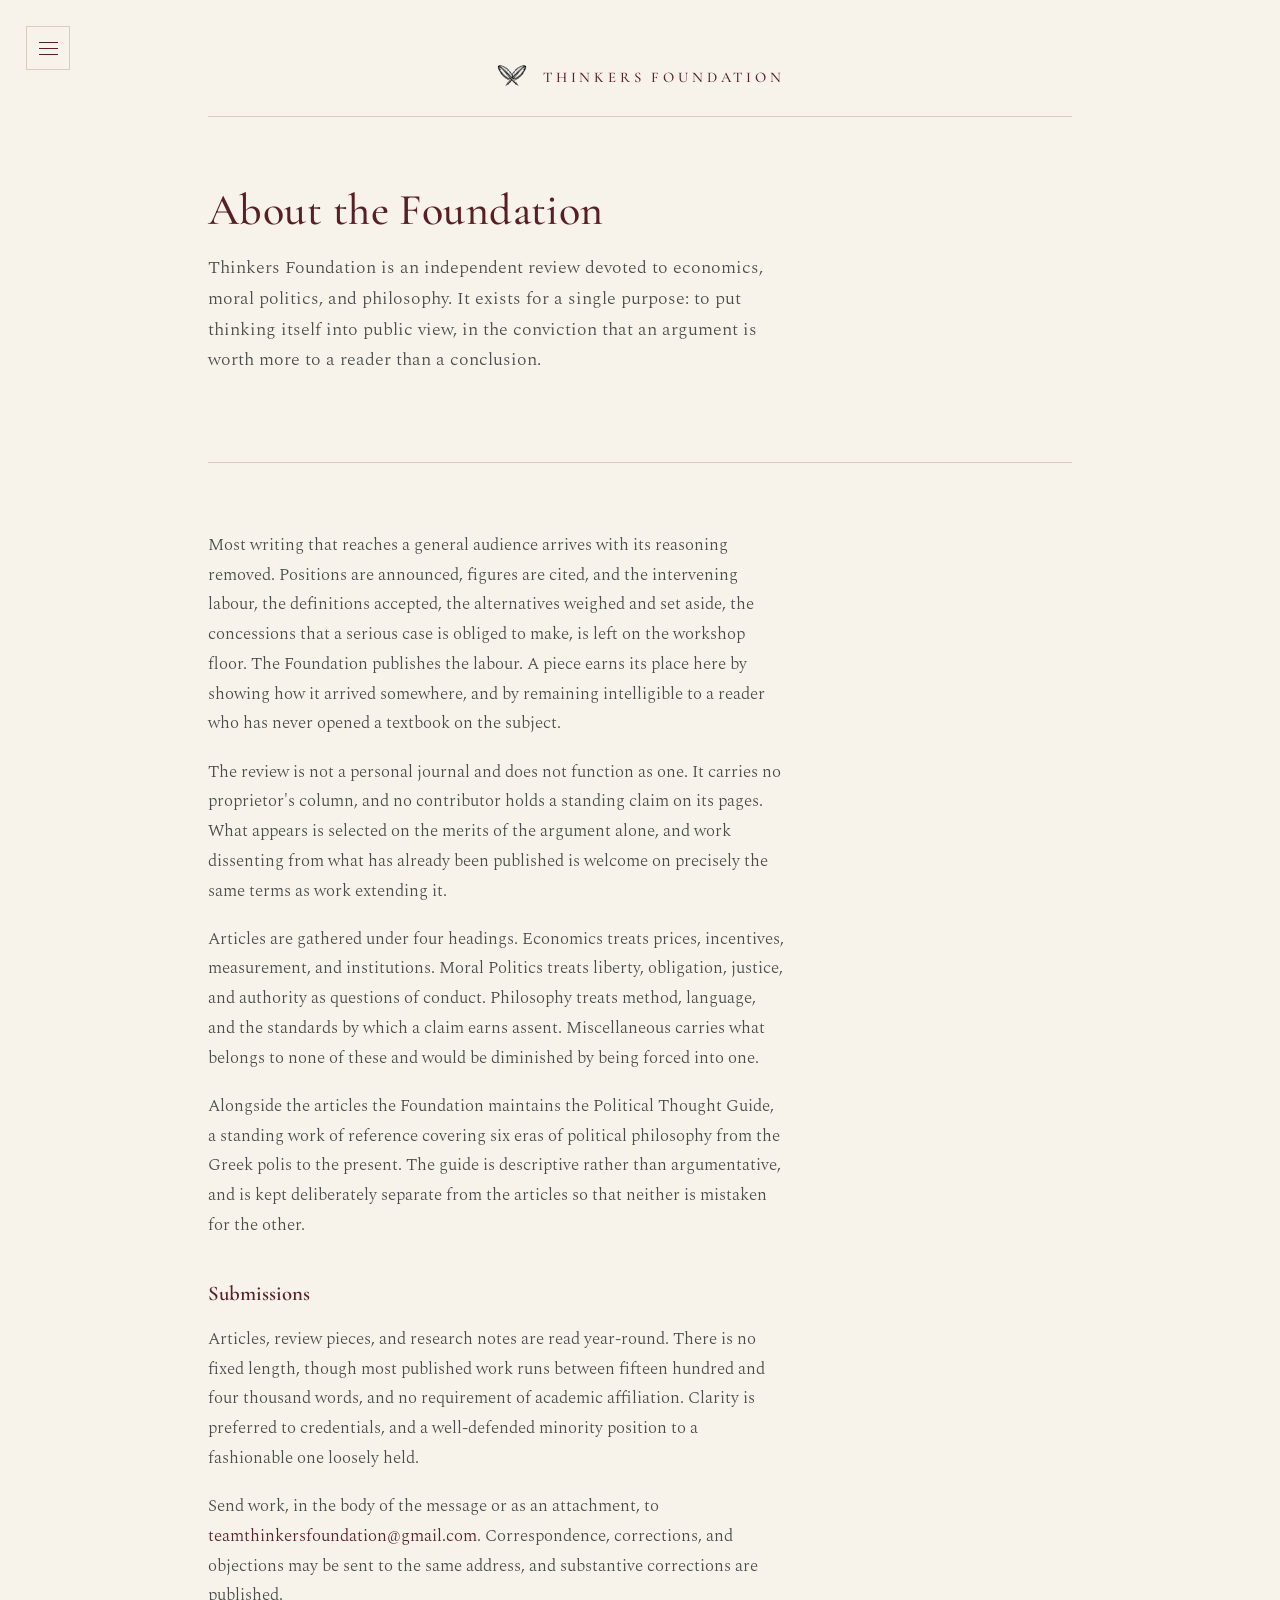
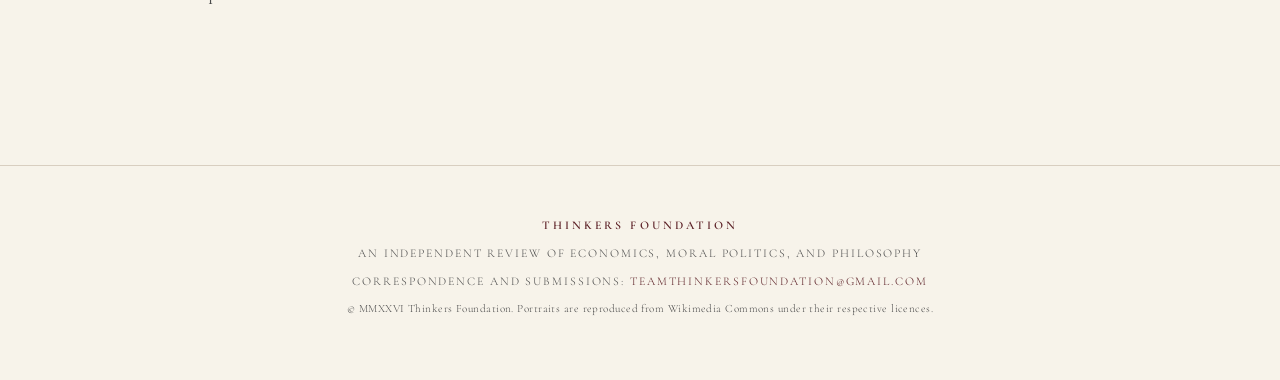
==== commit 01184798: "Separate subject pages, fix portrait loading, simplify sidebar" ====
--- a/about.html
+++ b/about.html
@@ -19,346 +19,18 @@
   <div class="drawer__head"><span class="drawer__label">Index</span><button class="drawer__close" id="drawerClose" aria-label="Close the index">&times;</button></div>
   <ul class="drawer__links">
     <li><a href="index.html">Home</a></li>
-    <li><a href="essays.html">Essays</a></li>
+  </ul>
+  <p class="drawer__section">Articles</p>
+  <ul class="drawer__links">
+    <li><a href="economics.html">Economics</a></li>
+    <li><a href="moral-politics.html">Moral Politics</a></li>
+    <li><a href="philosophy.html">Philosophy</a></li>
+    <li><a href="miscellaneous.html">Miscellaneous</a></li>
+  </ul>
+  <p class="drawer__section">The Foundation</p>
+  <ul class="drawer__links">
     <li><a href="political-thought-guide.html">Political Thought Guide</a></li>
     <li><a href="about.html">About</a></li>
-  </ul>
-  <p class="drawer__section">Essays by subject</p>
-  <ul class="drawer__links drawer__links--tight">
-    <li><a href="essays.html#economics">Economics</a></li>
-    <li><a href="essays.html#moral-politics">Moral Politics</a></li>
-    <li><a href="essays.html#philosophy">Philosophy</a></li>
-    <li><a href="essays.html#miscellaneous">Miscellaneous</a></li>
-  </ul>
-  <p class="drawer__section">Political thought guide</p>
-  <ul class="tree">
-    <li class="tree__era">
-      <button class="tree__toggle" aria-expanded="false" aria-controls="panel-era-ancient-political-thought">
-        <span class="tree__numeral">I</span>
-        <span class="tree__name">Ancient Political Thought</span>
-        <span class="tree__sign" aria-hidden="true">+</span>
-      </button>
-      <div class="tree__panel" id="panel-era-ancient-political-thought" data-open="false">
-        <p class="tree__dates">c. 600 BCE – 500 CE</p>
-        <div class="tree__school"><a href="political-thought-guide.html#school-the-sophists">The Sophists</a>
-          <ul class="tree__thinkers">
-            <li><a href="political-thought-guide.html#thinker-protagoras">Protagoras</a></li>
-            <li><a href="political-thought-guide.html#thinker-thrasymachus">Thrasymachus</a></li>
-          </ul></div>
-        <div class="tree__school"><a href="political-thought-guide.html#school-the-classical-greeks-socratic-tradition">The Classical Greeks (Socratic tradition)</a>
-          <ul class="tree__thinkers">
-            <li><a href="political-thought-guide.html#thinker-socrates">Socrates</a></li>
-            <li><a href="political-thought-guide.html#thinker-plato">Plato</a></li>
-            <li><a href="political-thought-guide.html#thinker-aristotle">Aristotle</a></li>
-          </ul></div>
-        <div class="tree__school"><a href="political-thought-guide.html#school-cynicism">Cynicism</a>
-          <ul class="tree__thinkers">
-            <li><a href="political-thought-guide.html#thinker-diogenes-of-sinope">Diogenes of Sinope</a></li>
-          </ul></div>
-        <div class="tree__school"><a href="political-thought-guide.html#school-epicureanism">Epicureanism</a>
-          <ul class="tree__thinkers">
-            <li><a href="political-thought-guide.html#thinker-epicurus">Epicurus</a></li>
-            <li><a href="political-thought-guide.html#thinker-lucretius">Lucretius</a></li>
-          </ul></div>
-        <div class="tree__school"><a href="political-thought-guide.html#school-stoicism">Stoicism</a>
-          <ul class="tree__thinkers">
-            <li><a href="political-thought-guide.html#thinker-zeno-of-citium">Zeno of Citium</a></li>
-            <li><a href="political-thought-guide.html#thinker-cicero">Cicero</a></li>
-            <li><a href="political-thought-guide.html#thinker-seneca">Seneca</a></li>
-            <li><a href="political-thought-guide.html#thinker-epictetus">Epictetus</a></li>
-            <li><a href="political-thought-guide.html#thinker-marcus-aurelius">Marcus Aurelius</a></li>
-          </ul></div>
-        <div class="tree__school"><a href="political-thought-guide.html#school-roman-constitutionalism">Roman Constitutionalism</a>
-          <ul class="tree__thinkers">
-            <li><a href="political-thought-guide.html#thinker-polybius">Polybius</a></li>
-          </ul></div>
-        <div class="tree__school"><a href="political-thought-guide.html#school-ancient-indian-and-chinese-statecraft">Ancient Indian and Chinese Statecraft</a>
-          <ul class="tree__thinkers">
-            <li><a href="political-thought-guide.html#thinker-confucius">Confucius</a></li>
-            <li><a href="political-thought-guide.html#thinker-mencius">Mencius</a></li>
-            <li><a href="political-thought-guide.html#thinker-han-feizi">Han Feizi</a></li>
-            <li><a href="political-thought-guide.html#thinker-kautilya-chanakya">Kautilya (Chanakya)</a></li>
-          </ul></div>
-      </div>
-    </li>
-    <li class="tree__era">
-      <button class="tree__toggle" aria-expanded="false" aria-controls="panel-era-renaissance-and-early-modern-thought">
-        <span class="tree__numeral">II</span>
-        <span class="tree__name">Renaissance and Early Modern Thought</span>
-        <span class="tree__sign" aria-hidden="true">+</span>
-      </button>
-      <div class="tree__panel" id="panel-era-renaissance-and-early-modern-thought" data-open="false">
-        <p class="tree__dates">c. 1450 – 1650</p>
-        <div class="tree__school"><a href="political-thought-guide.html#school-civic-humanism-and-political-realism">Civic Humanism and Political Realism</a>
-          <ul class="tree__thinkers">
-            <li><a href="political-thought-guide.html#thinker-niccolo-machiavelli">Niccolò Machiavelli</a></li>
-          </ul></div>
-        <div class="tree__school"><a href="political-thought-guide.html#school-utopianism">Utopianism</a>
-          <ul class="tree__thinkers">
-            <li><a href="political-thought-guide.html#thinker-thomas-more">Thomas More</a></li>
-          </ul></div>
-        <div class="tree__school"><a href="political-thought-guide.html#school-sovereignty-theory">Sovereignty Theory</a>
-          <ul class="tree__thinkers">
-            <li><a href="political-thought-guide.html#thinker-jean-bodin">Jean Bodin</a></li>
-          </ul></div>
-        <div class="tree__school"><a href="political-thought-guide.html#school-the-school-of-salamanca">The School of Salamanca</a>
-          <ul class="tree__thinkers">
-            <li><a href="political-thought-guide.html#thinker-francisco-de-vitoria">Francisco de Vitoria</a></li>
-            <li><a href="political-thought-guide.html#thinker-francisco-suarez">Francisco Suárez</a></li>
-          </ul></div>
-        <div class="tree__school"><a href="political-thought-guide.html#school-natural-law-and-the-law-of-nations">Natural Law and the Law of Nations</a>
-          <ul class="tree__thinkers">
-            <li><a href="political-thought-guide.html#thinker-hugo-grotius">Hugo Grotius</a></li>
-          </ul></div>
-      </div>
-    </li>
-    <li class="tree__era">
-      <button class="tree__toggle" aria-expanded="false" aria-controls="panel-era-the-age-of-reason-and-the-enlightenment">
-        <span class="tree__numeral">III</span>
-        <span class="tree__name">The Age of Reason and the Enlightenment</span>
-        <span class="tree__sign" aria-hidden="true">+</span>
-      </button>
-      <div class="tree__panel" id="panel-era-the-age-of-reason-and-the-enlightenment" data-open="false">
-        <p class="tree__dates">c. 1650 – 1800</p>
-        <div class="tree__school"><a href="political-thought-guide.html#school-the-rationalists">The Rationalists</a>
-          <ul class="tree__thinkers">
-            <li><a href="political-thought-guide.html#thinker-rene-descartes">René Descartes</a></li>
-            <li><a href="political-thought-guide.html#thinker-baruch-spinoza">Baruch Spinoza</a></li>
-            <li><a href="political-thought-guide.html#thinker-gottfried-wilhelm-leibniz">Gottfried Wilhelm Leibniz</a></li>
-          </ul></div>
-        <div class="tree__school"><a href="political-thought-guide.html#school-the-empiricists">The Empiricists</a>
-          <ul class="tree__thinkers">
-            <li><a href="political-thought-guide.html#thinker-john-locke-epistemology">John Locke (epistemology)</a></li>
-            <li><a href="political-thought-guide.html#thinker-george-berkeley">George Berkeley</a></li>
-            <li><a href="political-thought-guide.html#thinker-david-hume">David Hume</a></li>
-          </ul></div>
-        <div class="tree__school"><a href="political-thought-guide.html#school-social-contract-theory">Social Contract Theory</a>
-          <ul class="tree__thinkers">
-            <li><a href="political-thought-guide.html#thinker-thomas-hobbes">Thomas Hobbes</a></li>
-            <li><a href="political-thought-guide.html#thinker-john-locke-politics">John Locke (politics)</a></li>
-            <li><a href="political-thought-guide.html#thinker-jean-jacques-rousseau">Jean-Jacques Rousseau</a></li>
-          </ul></div>
-        <div class="tree__school"><a href="political-thought-guide.html#school-the-french-enlightenment-les-philosophes">The French Enlightenment (les philosophes)</a>
-          <ul class="tree__thinkers">
-            <li><a href="political-thought-guide.html#thinker-montesquieu">Montesquieu</a></li>
-            <li><a href="political-thought-guide.html#thinker-voltaire">Voltaire</a></li>
-            <li><a href="political-thought-guide.html#thinker-denis-diderot">Denis Diderot</a></li>
-            <li><a href="political-thought-guide.html#thinker-marquis-de-condorcet">Marquis de Condorcet</a></li>
-          </ul></div>
-        <div class="tree__school"><a href="political-thought-guide.html#school-the-scottish-enlightenment">The Scottish Enlightenment</a>
-          <ul class="tree__thinkers">
-            <li><a href="political-thought-guide.html#thinker-adam-smith">Adam Smith</a></li>
-            <li><a href="political-thought-guide.html#thinker-adam-ferguson">Adam Ferguson</a></li>
-          </ul></div>
-        <div class="tree__school"><a href="political-thought-guide.html#school-the-american-founding">The American Founding</a>
-          <ul class="tree__thinkers">
-            <li><a href="political-thought-guide.html#thinker-thomas-paine">Thomas Paine</a></li>
-            <li><a href="political-thought-guide.html#thinker-madison-hamilton-and-jay">Madison, Hamilton, and Jay</a></li>
-          </ul></div>
-        <div class="tree__school"><a href="political-thought-guide.html#school-enlightenment-feminism">Enlightenment Feminism</a>
-          <ul class="tree__thinkers">
-            <li><a href="political-thought-guide.html#thinker-mary-wollstonecraft">Mary Wollstonecraft</a></li>
-          </ul></div>
-        <div class="tree__school"><a href="political-thought-guide.html#school-the-kantian-synthesis">The Kantian Synthesis</a>
-          <ul class="tree__thinkers">
-            <li><a href="political-thought-guide.html#thinker-immanuel-kant">Immanuel Kant</a></li>
-          </ul></div>
-      </div>
-    </li>
-    <li class="tree__era">
-      <button class="tree__toggle" aria-expanded="false" aria-controls="panel-era-the-nineteenth-century">
-        <span class="tree__numeral">IV</span>
-        <span class="tree__name">The Nineteenth Century</span>
-        <span class="tree__sign" aria-hidden="true">+</span>
-      </button>
-      <div class="tree__panel" id="panel-era-the-nineteenth-century" data-open="false">
-        <p class="tree__dates">1800 – 1900</p>
-        <div class="tree__school"><a href="political-thought-guide.html#school-german-idealism">German Idealism</a>
-          <ul class="tree__thinkers">
-            <li><a href="political-thought-guide.html#thinker-johann-gottlieb-fichte">Johann Gottlieb Fichte</a></li>
-            <li><a href="political-thought-guide.html#thinker-g-w-f-hegel">G. W. F. Hegel</a></li>
-          </ul></div>
-        <div class="tree__school"><a href="political-thought-guide.html#school-conservatism">Conservatism</a>
-          <ul class="tree__thinkers">
-            <li><a href="political-thought-guide.html#thinker-edmund-burke">Edmund Burke</a></li>
-            <li><a href="political-thought-guide.html#thinker-joseph-de-maistre">Joseph de Maistre</a></li>
-          </ul></div>
-        <div class="tree__school"><a href="political-thought-guide.html#school-classical-liberalism">Classical Liberalism</a>
-          <ul class="tree__thinkers">
-            <li><a href="political-thought-guide.html#thinker-benjamin-constant">Benjamin Constant</a></li>
-            <li><a href="political-thought-guide.html#thinker-alexis-de-tocqueville">Alexis de Tocqueville</a></li>
-            <li><a href="political-thought-guide.html#thinker-herbert-spencer">Herbert Spencer</a></li>
-          </ul></div>
-        <div class="tree__school"><a href="political-thought-guide.html#school-utilitarianism">Utilitarianism</a>
-          <ul class="tree__thinkers">
-            <li><a href="political-thought-guide.html#thinker-jeremy-bentham">Jeremy Bentham</a></li>
-            <li><a href="political-thought-guide.html#thinker-john-stuart-mill">John Stuart Mill</a></li>
-            <li><a href="political-thought-guide.html#thinker-henry-sidgwick">Henry Sidgwick</a></li>
-          </ul></div>
-        <div class="tree__school"><a href="political-thought-guide.html#school-socialism-and-marxism">Socialism and Marxism</a>
-          <ul class="tree__thinkers">
-            <li><a href="political-thought-guide.html#thinker-saint-simon-fourier-and-owen">Saint-Simon, Fourier, and Owen</a></li>
-            <li><a href="political-thought-guide.html#thinker-karl-marx">Karl Marx</a></li>
-            <li><a href="political-thought-guide.html#thinker-friedrich-engels">Friedrich Engels</a></li>
-          </ul></div>
-        <div class="tree__school"><a href="political-thought-guide.html#school-anarchism">Anarchism</a>
-          <ul class="tree__thinkers">
-            <li><a href="political-thought-guide.html#thinker-pierre-joseph-proudhon">Pierre-Joseph Proudhon</a></li>
-            <li><a href="political-thought-guide.html#thinker-mikhail-bakunin">Mikhail Bakunin</a></li>
-            <li><a href="political-thought-guide.html#thinker-peter-kropotkin">Peter Kropotkin</a></li>
-            <li><a href="political-thought-guide.html#thinker-max-stirner">Max Stirner</a></li>
-          </ul></div>
-        <div class="tree__school"><a href="political-thought-guide.html#school-radical-individualism-and-the-revaluation-of-values">Radical Individualism and the Revaluation of Values</a>
-          <ul class="tree__thinkers">
-            <li><a href="political-thought-guide.html#thinker-henry-david-thoreau">Henry David Thoreau</a></li>
-            <li><a href="political-thought-guide.html#thinker-friedrich-nietzsche">Friedrich Nietzsche</a></li>
-          </ul></div>
-      </div>
-    </li>
-    <li class="tree__era">
-      <button class="tree__toggle" aria-expanded="false" aria-controls="panel-era-the-twentieth-century">
-        <span class="tree__numeral">V</span>
-        <span class="tree__name">The Twentieth Century</span>
-        <span class="tree__sign" aria-hidden="true">+</span>
-      </button>
-      <div class="tree__panel" id="panel-era-the-twentieth-century" data-open="false">
-        <p class="tree__dates">1900 – 2000</p>
-        <div class="tree__school"><a href="political-thought-guide.html#school-political-sociology-and-democratic-realism">Political Sociology and Democratic Realism</a>
-          <ul class="tree__thinkers">
-            <li><a href="political-thought-guide.html#thinker-max-weber">Max Weber</a></li>
-            <li><a href="political-thought-guide.html#thinker-robert-michels">Robert Michels</a></li>
-            <li><a href="political-thought-guide.html#thinker-joseph-schumpeter">Joseph Schumpeter</a></li>
-          </ul></div>
-        <div class="tree__school"><a href="political-thought-guide.html#school-american-pragmatism">American Pragmatism</a>
-          <ul class="tree__thinkers">
-            <li><a href="political-thought-guide.html#thinker-john-dewey">John Dewey</a></li>
-          </ul></div>
-        <div class="tree__school"><a href="political-thought-guide.html#school-the-austrian-school-and-the-classical-liberal-revival">The Austrian School and the Classical-Liberal Revival</a>
-          <ul class="tree__thinkers">
-            <li><a href="political-thought-guide.html#thinker-ludwig-von-mises">Ludwig von Mises</a></li>
-            <li><a href="political-thought-guide.html#thinker-friedrich-hayek">Friedrich Hayek</a></li>
-            <li><a href="political-thought-guide.html#thinker-karl-popper">Karl Popper</a></li>
-            <li><a href="political-thought-guide.html#thinker-milton-friedman">Milton Friedman</a></li>
-            <li><a href="political-thought-guide.html#thinker-james-m-buchanan">James M. Buchanan</a></li>
-          </ul></div>
-        <div class="tree__school"><a href="political-thought-guide.html#school-libertarianism">Libertarianism</a>
-          <ul class="tree__thinkers">
-            <li><a href="political-thought-guide.html#thinker-ayn-rand">Ayn Rand</a></li>
-            <li><a href="political-thought-guide.html#thinker-murray-rothbard">Murray Rothbard</a></li>
-            <li><a href="political-thought-guide.html#thinker-robert-nozick">Robert Nozick</a></li>
-          </ul></div>
-        <div class="tree__school"><a href="political-thought-guide.html#school-egalitarian-liberalism-and-the-analytic-renaissance">Egalitarian Liberalism and the Analytic Renaissance</a>
-          <ul class="tree__thinkers">
-            <li><a href="political-thought-guide.html#thinker-isaiah-berlin">Isaiah Berlin</a></li>
-            <li><a href="political-thought-guide.html#thinker-john-rawls">John Rawls</a></li>
-            <li><a href="political-thought-guide.html#thinker-ronald-dworkin">Ronald Dworkin</a></li>
-          </ul></div>
-        <div class="tree__school"><a href="political-thought-guide.html#school-communitarianism">Communitarianism</a>
-          <ul class="tree__thinkers">
-            <li><a href="political-thought-guide.html#thinker-alasdair-macintyre">Alasdair MacIntyre</a></li>
-            <li><a href="political-thought-guide.html#thinker-michael-walzer">Michael Walzer</a></li>
-            <li><a href="political-thought-guide.html#thinker-charles-taylor">Charles Taylor</a></li>
-            <li><a href="political-thought-guide.html#thinker-michael-sandel">Michael Sandel</a></li>
-          </ul></div>
-        <div class="tree__school"><a href="political-thought-guide.html#school-western-marxism-and-the-frankfurt-school">Western Marxism and the Frankfurt School</a>
-          <ul class="tree__thinkers">
-            <li><a href="political-thought-guide.html#thinker-antonio-gramsci">Antonio Gramsci</a></li>
-            <li><a href="political-thought-guide.html#thinker-gyorgy-lukacs">György Lukács</a></li>
-            <li><a href="political-thought-guide.html#thinker-max-horkheimer-and-theodor-w-adorno">Max Horkheimer and Theodor W. Adorno</a></li>
-            <li><a href="political-thought-guide.html#thinker-herbert-marcuse">Herbert Marcuse</a></li>
-            <li><a href="political-thought-guide.html#thinker-jurgen-habermas">Jürgen Habermas</a></li>
-          </ul></div>
-        <div class="tree__school"><a href="political-thought-guide.html#school-totalitarianism-and-its-interpreters">Totalitarianism and Its Interpreters</a>
-          <ul class="tree__thinkers">
-            <li><a href="political-thought-guide.html#thinker-carl-schmitt">Carl Schmitt</a></li>
-            <li><a href="political-thought-guide.html#thinker-hannah-arendt">Hannah Arendt</a></li>
-            <li><a href="political-thought-guide.html#thinker-leo-strauss">Leo Strauss</a></li>
-            <li><a href="political-thought-guide.html#thinker-michael-oakeshott">Michael Oakeshott</a></li>
-          </ul></div>
-        <div class="tree__school"><a href="political-thought-guide.html#school-post-structuralism-and-postmodernism">Post-structuralism and Postmodernism</a>
-          <ul class="tree__thinkers">
-            <li><a href="political-thought-guide.html#thinker-michel-foucault">Michel Foucault</a></li>
-            <li><a href="political-thought-guide.html#thinker-jacques-derrida">Jacques Derrida</a></li>
-            <li><a href="political-thought-guide.html#thinker-jean-francois-lyotard">Jean-François Lyotard</a></li>
-          </ul></div>
-        <div class="tree__school"><a href="political-thought-guide.html#school-feminist-political-thought">Feminist Political Thought</a>
-          <ul class="tree__thinkers">
-            <li><a href="political-thought-guide.html#thinker-simone-de-beauvoir">Simone de Beauvoir</a></li>
-            <li><a href="political-thought-guide.html#thinker-susan-moller-okin">Susan Moller Okin</a></li>
-            <li><a href="political-thought-guide.html#thinker-catharine-mackinnon">Catharine MacKinnon</a></li>
-            <li><a href="political-thought-guide.html#thinker-judith-butler">Judith Butler</a></li>
-          </ul></div>
-        <div class="tree__school"><a href="political-thought-guide.html#school-anti-colonial-and-postcolonial-thought">Anti-colonial and Postcolonial Thought</a>
-          <ul class="tree__thinkers">
-            <li><a href="political-thought-guide.html#thinker-m-k-gandhi">M. K. Gandhi</a></li>
-            <li><a href="political-thought-guide.html#thinker-b-r-ambedkar">B. R. Ambedkar</a></li>
-            <li><a href="political-thought-guide.html#thinker-frantz-fanon">Frantz Fanon</a></li>
-            <li><a href="political-thought-guide.html#thinker-edward-said">Edward Said</a></li>
-          </ul></div>
-      </div>
-    </li>
-    <li class="tree__era">
-      <button class="tree__toggle" aria-expanded="false" aria-controls="panel-era-contemporary-political-philosophy">
-        <span class="tree__numeral">VI</span>
-        <span class="tree__name">Contemporary Political Philosophy</span>
-        <span class="tree__sign" aria-hidden="true">+</span>
-      </button>
-      <div class="tree__panel" id="panel-era-contemporary-political-philosophy" data-open="false">
-        <p class="tree__dates">c. 1980 – Present</p>
-        <div class="tree__school"><a href="political-thought-guide.html#school-the-capability-approach">The Capability Approach</a>
-          <ul class="tree__thinkers">
-            <li><a href="political-thought-guide.html#thinker-amartya-sen">Amartya Sen</a></li>
-            <li><a href="political-thought-guide.html#thinker-martha-nussbaum">Martha Nussbaum</a></li>
-          </ul></div>
-        <div class="tree__school"><a href="political-thought-guide.html#school-analytical-marxism-and-left-egalitarianism">Analytical Marxism and Left Egalitarianism</a>
-          <ul class="tree__thinkers">
-            <li><a href="political-thought-guide.html#thinker-g-a-cohen">G. A. Cohen</a></li>
-          </ul></div>
-        <div class="tree__school"><a href="political-thought-guide.html#school-neo-republicanism">Neo-Republicanism</a>
-          <ul class="tree__thinkers">
-            <li><a href="political-thought-guide.html#thinker-quentin-skinner">Quentin Skinner</a></li>
-            <li><a href="political-thought-guide.html#thinker-philip-pettit">Philip Pettit</a></li>
-          </ul></div>
-        <div class="tree__school"><a href="political-thought-guide.html#school-public-reason-contractualism-and-perfectionism">Public Reason, Contractualism, and Perfectionism</a>
-          <ul class="tree__thinkers">
-            <li><a href="political-thought-guide.html#thinker-t-m-scanlon">T. M. Scanlon</a></li>
-            <li><a href="political-thought-guide.html#thinker-joseph-raz">Joseph Raz</a></li>
-            <li><a href="political-thought-guide.html#thinker-jeremy-waldron">Jeremy Waldron</a></li>
-          </ul></div>
-        <div class="tree__school"><a href="political-thought-guide.html#school-global-justice">Global Justice</a>
-          <ul class="tree__thinkers">
-            <li><a href="political-thought-guide.html#thinker-peter-singer">Peter Singer</a></li>
-            <li><a href="political-thought-guide.html#thinker-thomas-pogge">Thomas Pogge</a></li>
-          </ul></div>
-        <div class="tree__school"><a href="political-thought-guide.html#school-multiculturalism-recognition-and-difference">Multiculturalism, Recognition, and Difference</a>
-          <ul class="tree__thinkers">
-            <li><a href="political-thought-guide.html#thinker-will-kymlicka">Will Kymlicka</a></li>
-            <li><a href="political-thought-guide.html#thinker-axel-honneth">Axel Honneth</a></li>
-            <li><a href="political-thought-guide.html#thinker-nancy-fraser">Nancy Fraser</a></li>
-            <li><a href="political-thought-guide.html#thinker-iris-marion-young">Iris Marion Young</a></li>
-            <li><a href="political-thought-guide.html#thinker-charles-w-mills">Charles W. Mills</a></li>
-          </ul></div>
-        <div class="tree__school"><a href="political-thought-guide.html#school-agonistic-and-radical-democracy">Agonistic and Radical Democracy</a>
-          <ul class="tree__thinkers">
-            <li><a href="political-thought-guide.html#thinker-ernesto-laclau-and-chantal-mouffe">Ernesto Laclau and Chantal Mouffe</a></li>
-          </ul></div>
-        <div class="tree__school"><a href="political-thought-guide.html#school-institutions-and-the-commons">Institutions and the Commons</a>
-          <ul class="tree__thinkers">
-            <li><a href="political-thought-guide.html#thinker-elinor-ostrom">Elinor Ostrom</a></li>
-          </ul></div>
-        <div class="tree__school"><a href="political-thought-guide.html#school-historys-direction-revisited">History’s Direction, Revisited</a>
-          <ul class="tree__thinkers">
-            <li><a href="political-thought-guide.html#thinker-francis-fukuyama">Francis Fukuyama</a></li>
-            <li><a href="political-thought-guide.html#thinker-samuel-huntington">Samuel Huntington</a></li>
-          </ul></div>
-        <div class="tree__school"><a href="political-thought-guide.html#school-radical-continental-thought">Radical Continental Thought</a>
-          <ul class="tree__thinkers">
-            <li><a href="political-thought-guide.html#thinker-giorgio-agamben">Giorgio Agamben</a></li>
-            <li><a href="political-thought-guide.html#thinker-slavoj-zizek">Slavoj Žižek</a></li>
-            <li><a href="political-thought-guide.html#thinker-alain-badiou">Alain Badiou</a></li>
-          </ul></div>
-      </div>
-    </li>
   </ul>
 </nav>
 <main id="main">
@@ -378,10 +50,11 @@
     <section class="section">
       <div class="prose">
         <p>Most writing that reaches a general audience arrives with its reasoning removed. Positions are announced, figures are cited, and the intervening labour, the definitions accepted, the alternatives weighed and set aside, the concessions that a serious case is obliged to make, is left on the workshop floor. The Foundation publishes the labour. A piece earns its place here by showing how it arrived somewhere, and by remaining intelligible to a reader who has never opened a textbook on the subject.</p>
-        <p>The review is not a personal blog and does not function as one. It carries no proprietor's column, and no writer holds a standing claim on its pages. What appears is selected on the merits of the argument alone, and pieces that dissent from work already published are welcome on precisely the same terms as those that extend it.</p>
-        <p>Alongside the essays, the Foundation maintains the Political Thought Guide, a standing work of reference covering six eras of political philosophy from the Greek polis to the present. The guide is descriptive rather than argumentative, and is kept deliberately separate from the essays so that neither is mistaken for the other.</p>
+        <p>The review is not a personal journal and does not function as one. It carries no proprietor's column, and no contributor holds a standing claim on its pages. What appears is selected on the merits of the argument alone, and work dissenting from what has already been published is welcome on precisely the same terms as work extending it.</p>
+        <p>Articles are gathered under four headings. Economics treats prices, incentives, measurement, and institutions. Moral Politics treats liberty, obligation, justice, and authority as questions of conduct. Philosophy treats method, language, and the standards by which a claim earns assent. Miscellaneous carries what belongs to none of these and would be diminished by being forced into one.</p>
+        <p>Alongside the articles the Foundation maintains the Political Thought Guide, a standing work of reference covering six eras of political philosophy from the Greek polis to the present. The guide is descriptive rather than argumentative, and is kept deliberately separate from the articles so that neither is mistaken for the other.</p>
         <h2>Submissions</h2>
-        <p>Essays, review pieces, and research notes are read year-round. There is no fixed length, though most published work runs between fifteen hundred and four thousand words, and no requirement of academic affiliation. Clarity is preferred to credentials, and a well-defended minority position to a fashionable one loosely held.</p>
+        <p>Articles, review pieces, and research notes are read year-round. There is no fixed length, though most published work runs between fifteen hundred and four thousand words, and no requirement of academic affiliation. Clarity is preferred to credentials, and a well-defended minority position to a fashionable one loosely held.</p>
         <p>Send work, in the body of the message or as an attachment, to <a href="mailto:teamthinkersfoundation@gmail.com">teamthinkersfoundation@gmail.com</a>. Correspondence, corrections, and objections may be sent to the same address, and substantive corrections are published.</p>
       </div>
     </section>
--- a/assets/css/style.css
+++ b/assets/css/style.css
@@ -540,3 +540,68 @@
   .nav-toggle, .drawer, .drawer__scrim { display: none !important; }
   body { background: #fff; }
 }
+
+/* ---------- Subject pages ---------- */
+.page-eyebrow {
+  font-family: var(--display);
+  font-size: 0.7rem;
+  letter-spacing: 0.26em;
+  text-transform: uppercase;
+  color: var(--ink);
+  margin: 0 0 0.85rem;
+}
+.crosslinks {
+  font-family: var(--display);
+  font-size: 0.86rem;
+  letter-spacing: 0.14em;
+  text-transform: uppercase;
+  margin: 0;
+}
+.article__kicker a { color: inherit; }
+
+/* ---------- Guide contents ---------- */
+.contents { list-style: none; margin: 0 0 2rem; padding: 0; }
+.contents > li { border-top: 1px solid var(--rule); padding: 1.15rem 0; }
+.contents > li:first-child { border-top: 0; padding-top: 0; }
+.contents__era {
+  font-family: var(--display);
+  font-size: 1.16rem;
+  color: var(--cherry);
+  margin: 0 0 0.4rem;
+  display: flex;
+  align-items: baseline;
+  gap: 0.7rem;
+  flex-wrap: wrap;
+}
+.contents__num {
+  font-size: 0.68rem;
+  letter-spacing: 0.14em;
+  color: var(--ink);
+  min-width: 1.6rem;
+}
+.contents__era a { font-weight: 600; }
+.contents__dates {
+  font-size: 0.68rem;
+  letter-spacing: 0.16em;
+  text-transform: uppercase;
+  color: var(--ink);
+}
+.contents__schools {
+  margin: 0 0 0 2.3rem;
+  font-size: 0.9rem;
+  line-height: 1.9;
+}
+.contents__schools a { color: var(--ink); }
+.contents__schools a:hover { color: var(--cherry); }
+
+.era__back {
+  font-family: var(--display);
+  font-size: 0.7rem;
+  letter-spacing: 0.2em;
+  text-transform: uppercase;
+  margin: 0 0 0.5rem;
+}
+
+@media (max-width: 40rem) {
+  .contents__schools { margin-left: 0; }
+}
